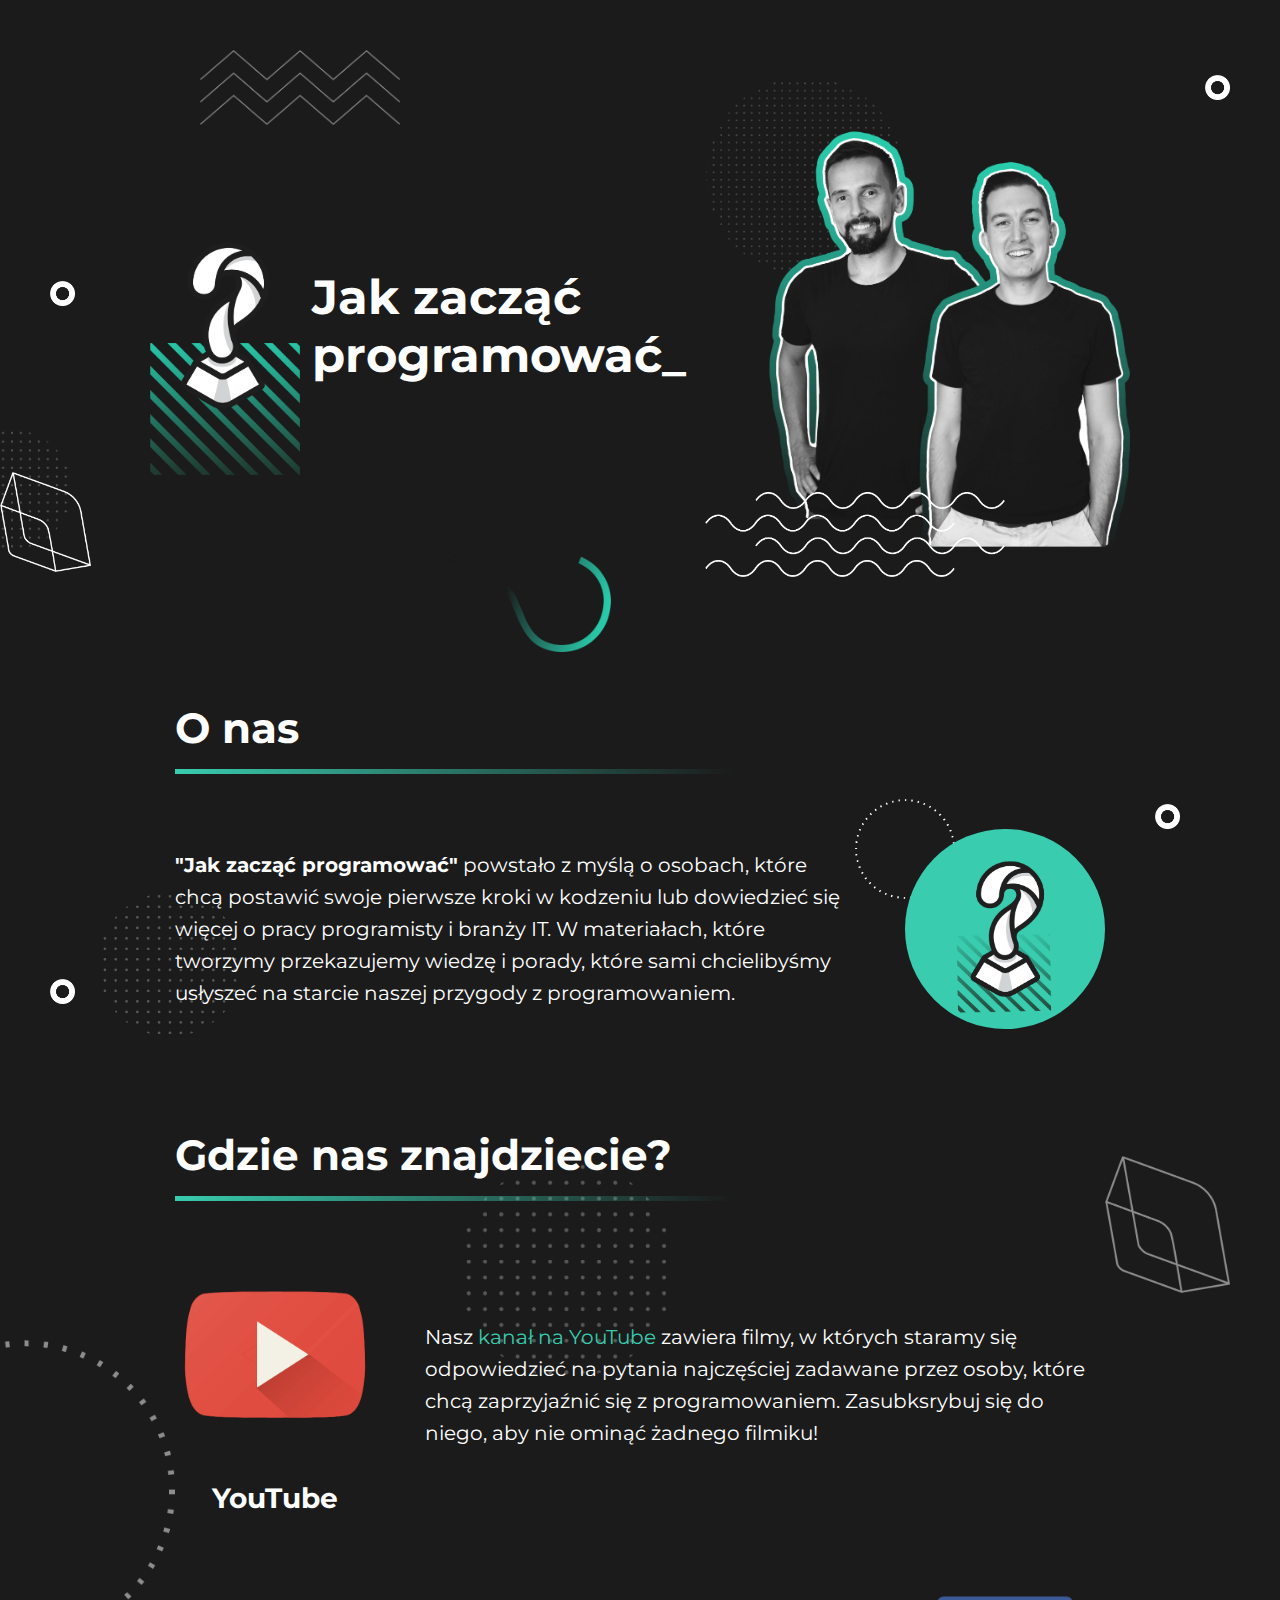
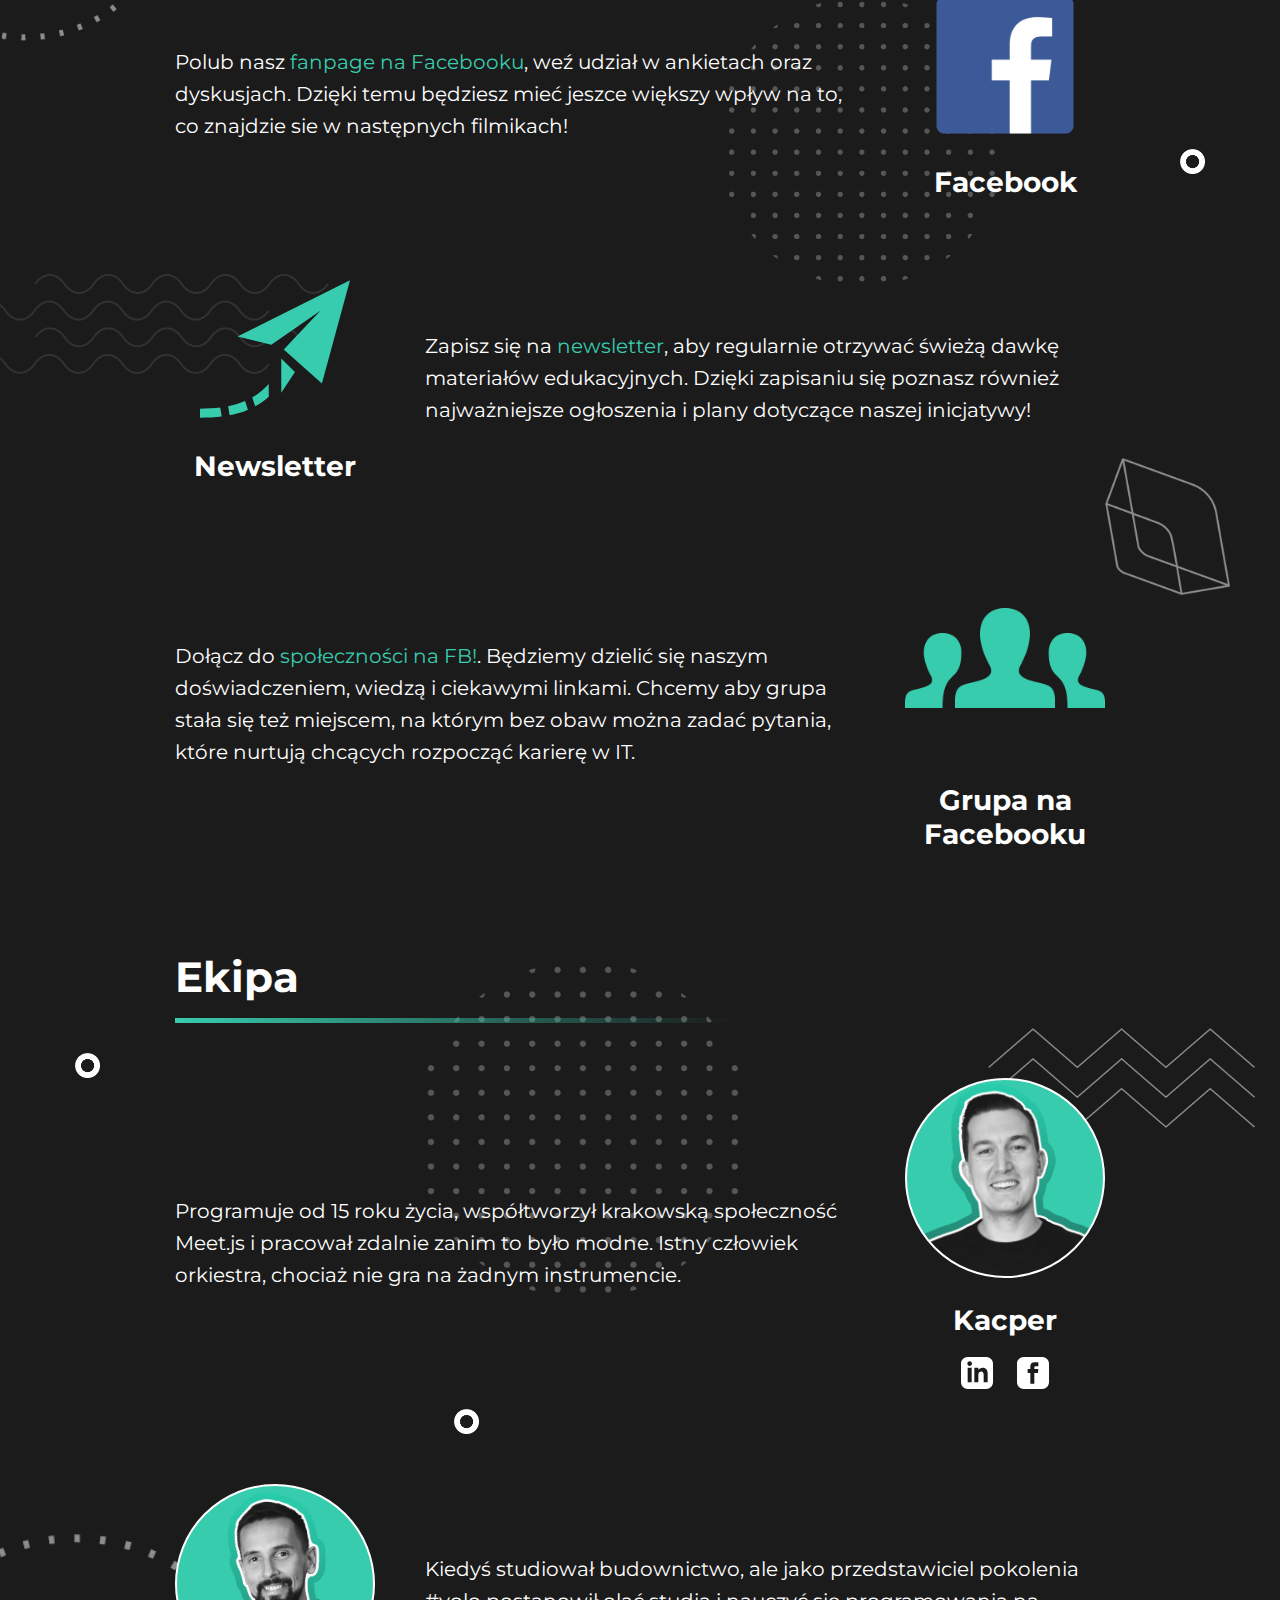
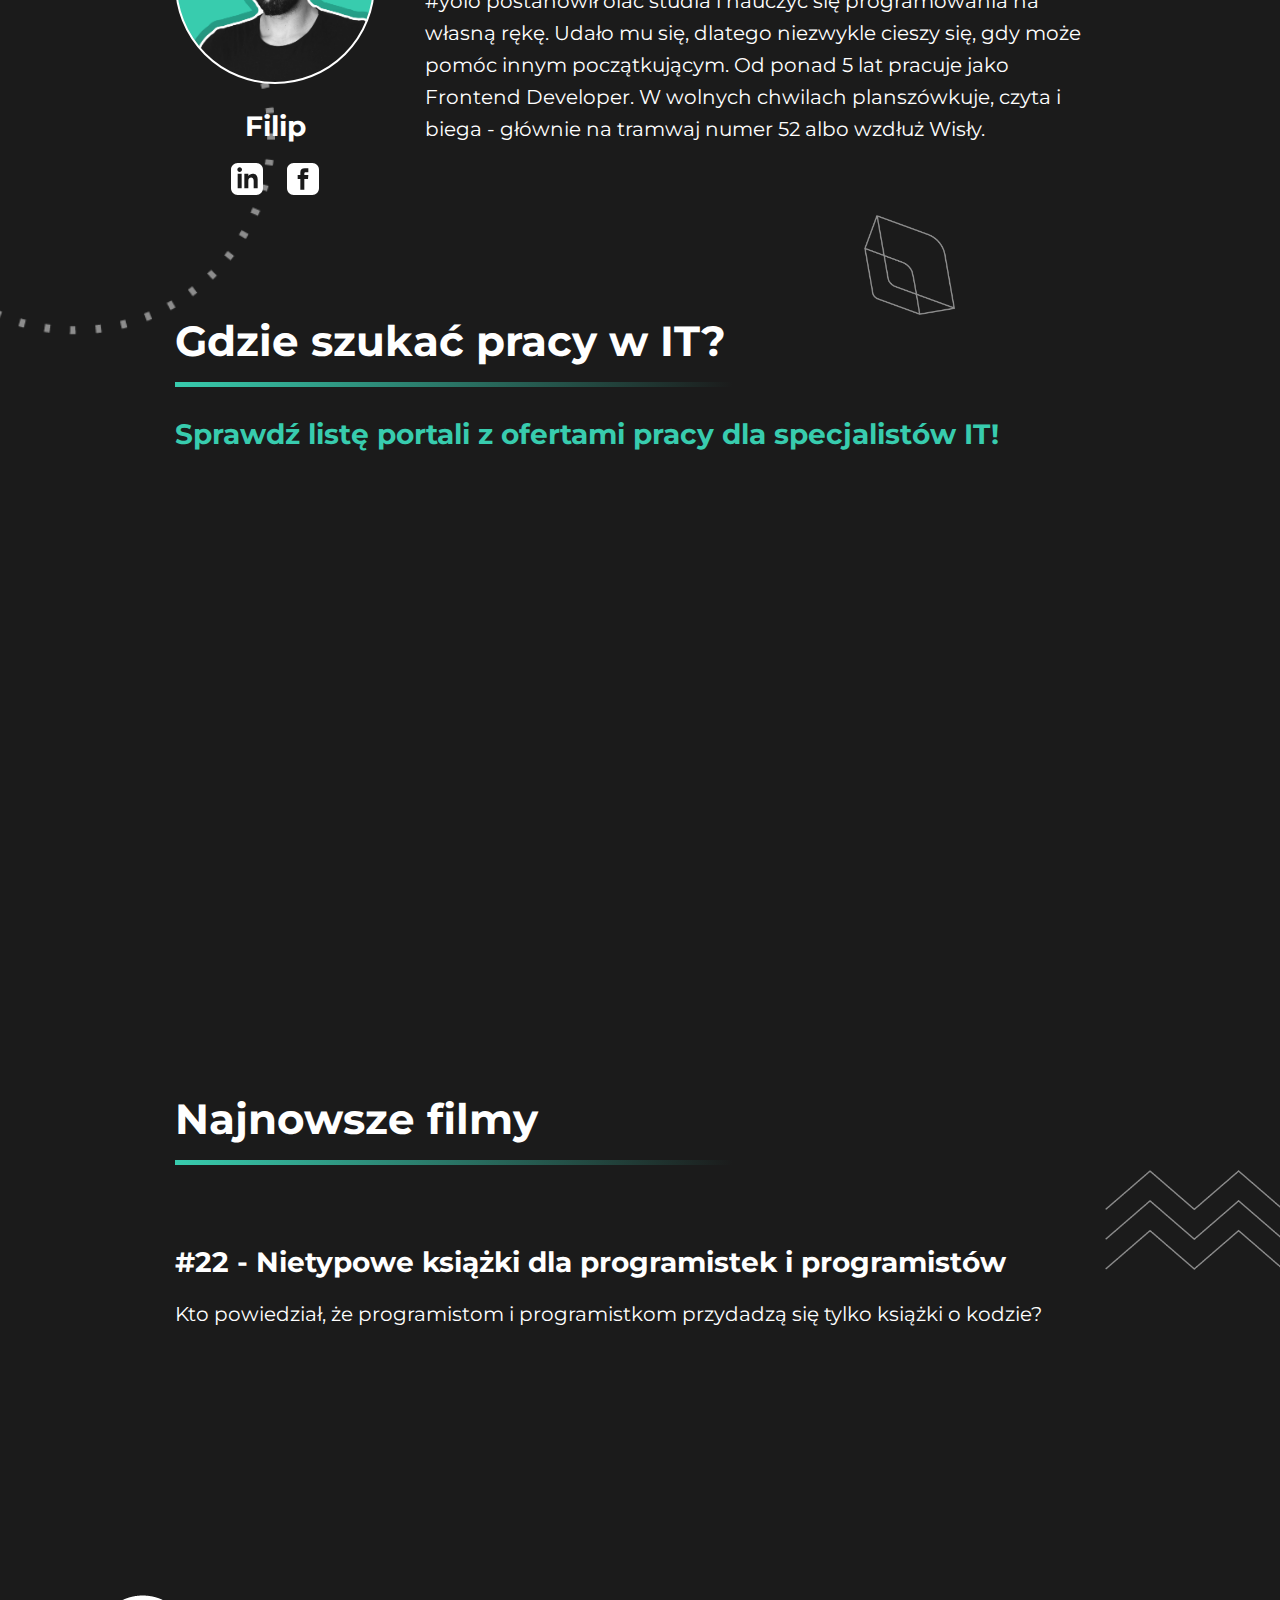
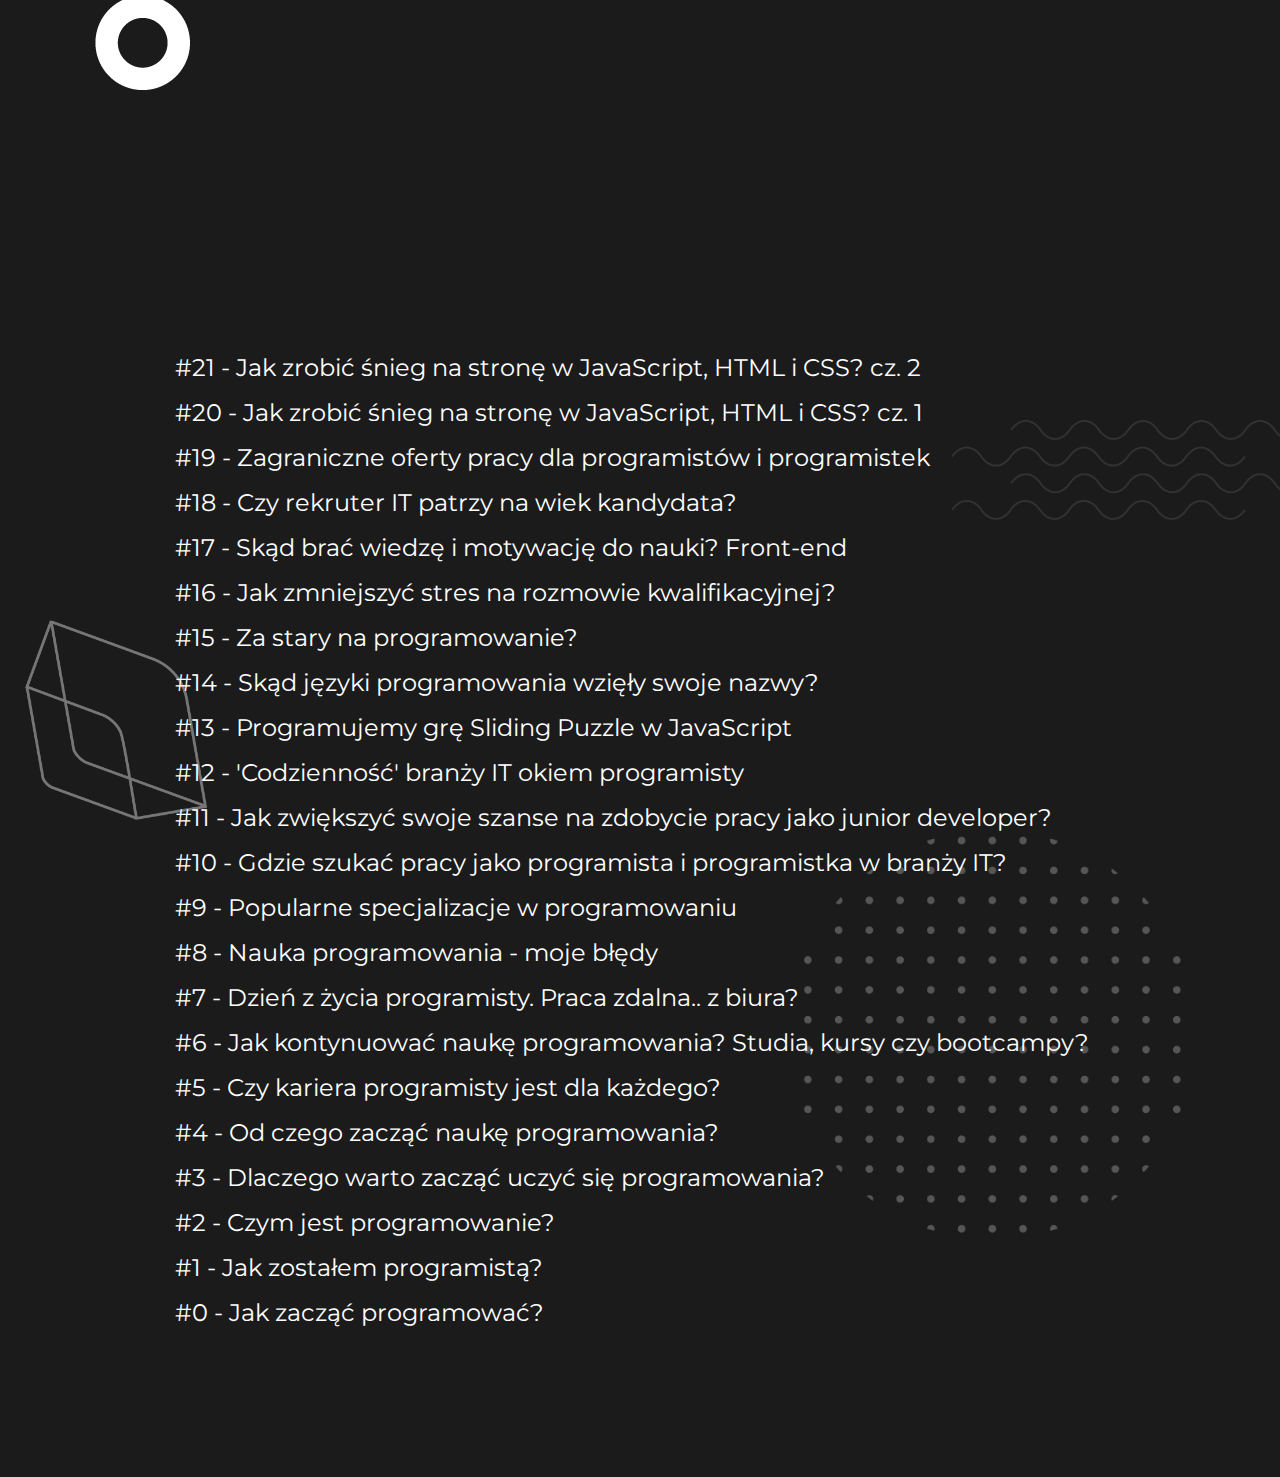
==== index.html @ c07d5350 "Updated the newsletter link." ====
<html>
  <head>
    <meta name="viewport" content="width=device-width, initial-scale=1.0" />
    <link rel="stylesheet" href="styles.css" />
    <link
      href="https://fonts.googleapis.com/css2?family=Montserrat:wght@400;700&display=swap"
      rel="stylesheet"
    />
    <link rel="icon" type="image/png" href="favicon.png" />
    <title>Jak zacząć programować?</title>
  </head>
  <body>
    <header>
      <div class="header__logotype">
        <div class="header__logo">
          <img class="header__logo__bg" src="assets/logo-kreski.png" alt="" />
          <img
            class="header__logo__question-mark"
            src="assets/logo-pytajnik.png"
            alt=""
          />
        </div>
        <h1>
          Jak zacząć
          <br />
          programować<span class="blink">_</span>
        </h1>
      </div>

      <div class="header__bg">
        <img
          class="move-v header__bg__ring-1"
          src="assets/pierscien.png"
          alt=""
        />
        <img
          class="move-h header__bg__ring-3"
          src="assets/pierscien.png"
          alt=""
        />
        <img
          class="rotate-fast header__bg__question-mark"
          src="assets/pytajnik.png"
          alt=""
        />
        <img class="header__bg__dots" src="assets/kropki-male.png" alt="" />
        <img
          class="move-v header__bg__button"
          src="assets/klawisz.png"
          alt=""
        />
        <img class="move-h header__bg__zigzag" src="assets/zygzak.png" alt="" />
      </div>

      <div class="header__guys">
        <img
          class="move-v header__guys__dots"
          src="assets/kropki-duze.png"
          alt=""
        />
        <img class="header__guys__left" src="assets/filip.png" alt="" />
        <img class="move-h header__guys__waves" src="assets/fale.png" alt="" />
        <img class="header__guys__right" src="assets/kacper.png" alt="" />
      </div>
    </header>
    <main>
      <section>
        <h2>O nas</h2>
        <div class="row">
          <div class="row__bg">
            <img
              class="rotate-fast row__bg__circle-1"
              src="assets/okrag.png"
              alt=""
            />
            <img class="row__bg__dots-1" src="assets/kropki-male.png" alt="" />
            <img
              class="move-v row__bg__ring-4"
              src="assets/pierscien.png"
              alt=""
            />
            <img
              class="move-h row__bg__ring-5"
              src="assets/pierscien.png"
              alt=""
            />
          </div>
          <p>
            <strong> "Jak zacząć programować"</strong> powstało z myślą o
            osobach, które chcą postawić swoje pierwsze kroki w kodzeniu lub
            dowiedzieć się więcej o pracy programisty i branży IT. W
            materiałach, które tworzymy przekazujemy wiedzę i porady, które sami
            chcielibyśmy usłyszeć na starcie naszej przygody z programowaniem.
          </p>
          <div class="row__col">
            <img class="about-us__logo" src="assets/logo.jpg" alt="" />
          </div>
        </div>
      </section>
      <section>
        <h2>Gdzie nas znajdziecie?</h2>
        <div class="row row--img-left">
          <div class="row__bg">
            <img
              class="move-h row__bg__dots-2"
              src="assets/kropki-male.png"
              alt=""
            />
            <img
              class="move-v row__bg__button-1"
              src="assets/klawisz.png"
              alt=""
            />
          </div>
          <div class="row__col">
            <img src="assets/yt.png" alt="" />
            <h3>YouTube</h3>
          </div>
          <p>
            Nasz
            <a
              target="_blank"
              href="https://www.youtube.com/channel/UCF4jzVCa2J45NXnNtf6XBoA"
              >kanał na YouTube</a
            >
            zawiera filmy, w których staramy się odpowiedzieć na pytania
            najczęściej zadawane przez osoby, które chcą zaprzyjaźnić się z
            programowaniem. Zasubksrybuj się do niego, aby nie ominąć żadnego
            filmiku!
          </p>
        </div>
        <div class="row">
          <div class="row__bg">
            <img
              class="move-h row__bg__dots-3"
              src="assets/kropki-male.png"
              alt=""
            />

            <img
              class="rotate-medium row__bg__circle-3"
              src="assets/okrag.png"
              alt=""
            />
            <img
              class="move-v row__bg__ring-6"
              src="assets/pierscien.png"
              alt=""
            />
          </div>
          <p>
            Polub nasz
            <a
              target="_blank"
              href="https://www.facebook.com/jakZaczacProgramowac"
              >fanpage na Facebooku</a
            >, weź udział w ankietach oraz dyskusjach. Dzięki temu będziesz mieć
            jeszce większy wpływ na to, co znajdzie sie w następnych filmikach!
          </p>
          <div class="row__col">
            <img src="assets/fb.png" alt="" />
            <h3>Facebook</h3>
          </div>
        </div>
        <div id="newsletter" class="row row--img-left">
          <div class="row__bg">
            <img class="move-h row__bg__waves-1" src="assets/fale.png" alt="" />
          </div>
          <div class="row__col">
            <img src="assets/mail.svg" alt="" />
            <h3>Newsletter</h3>
          </div>

          <p>
            Zapisz się na
            <a href="https://jakzaczacprogramowac.pl">newsletter</a>, aby
            regularnie otrzywać świeżą dawkę materiałów edukacyjnych. Dzięki
            zapisaniu się poznasz również najważniejsze ogłoszenia i plany
            dotyczące naszej inicjatywy!
          </p>
        </div>
        <div class="row row--img-right">
          <div class="row__bg">
            <img
              class="move-v row__bg__button-1"
              src="assets/klawisz.png"
              alt=""
            />
          </div>
          <p>
            Dołącz do
            <a
              href="https://www.facebook.com/groups/zaczynamy.programowac/"
              target="_blank"
              >społeczności na FB!</a
            >. Będziemy dzielić się naszym doświadczeniem, wiedzą i ciekawymi
            linkami. Chcemy aby grupa stała się też miejscem, na którym bez obaw
            można zadać pytania, które nurtują chcących rozpocząć karierę w IT.
          </p>
          <div class="row__col">
            <img src="assets/people.png" alt="" />
            <h3>Grupa na Facebooku</h3>
          </div>
        </div>
      </section>
      <section>
        <h2>Ekipa</h2>
        <div class="row">
          <div class="row__bg">
            <img class="row__bg__dots-4" src="assets/kropki-male.png" alt="" />
            <img
              class="move-h row__bg__zigzag-2"
              src="assets/zygzak.png"
              alt=""
            />
            <img
              class="move-v row__bg__ring-7"
              src="assets/pierscien.png"
              alt=""
            />
          </div>
          <p>
            Programuje od 15 roku życia, współtworzył krakowską społeczność
            Meet.js i pracował zdalnie zanim to było modne. Istny człowiek
            orkiestra, chociaż nie gra na żadnym instrumencie.
          </p>
          <div class="row__col">
            <div class="person__img person__img--kacper"></div>
            <h3>Kacper</h3>
            <div>
              <a
                target="_blank"
                href="https://www.linkedin.com/in/kaapa/"
                class="person__contact"
                ><img src="assets/li-icon.svg" alt=""
              /></a>
              <a
                target="_blank"
                href="https://www.facebook.com/kacperSokolowski"
                class="person__contact"
                ><img src="assets/fb-icon.svg" alt=""
              /></a>
            </div>
          </div>
        </div>
        <div class="row row--img-left">
          <div class="row__bg">
            <img
              class="rotate-slow header__bg__circle-2"
              src="assets/okrag.png"
              alt=""
            />
            <img
              class="move-h row__bg__button-2"
              src="assets/klawisz.png"
              alt=""
            />
            <img
              class="move-h row__bg__ring-8"
              src="assets/pierscien.png"
              alt=""
            />
          </div>
          <div class="row__col">
            <div class="person__img person__img--filip"></div>
            <h3>Filip</h3>
            <div>
              <a
                target="_blank"
                href="https://www.linkedin.com/in/filip-mamcarczyk-7a1b84b4/"
                class="person__contact"
                ><img src="assets/li-icon.svg" alt=""
              /></a>
              <a
                target="_blank"
                href="https://www.facebook.com/filip.mamcarczyk"
                class="person__contact"
                ><img src="assets/fb-icon.svg" alt=""
              /></a>
            </div>
          </div>
          <p>
            Kiedyś studiował budownictwo, ale jako przedstawiciel pokolenia
            #yolo postanowił olać studia i nauczyć się programowania na własną
            rękę. Udało mu się, dlatego niezwykle cieszy się, gdy może pomóc
            innym początkującym. Od ponad 5 lat pracuje jako Frontend Developer.
            W wolnych chwilach planszówkuje, czyta i biega - głównie na tramwaj
            numer 52 albo wzdłuż Wisły.
          </p>
        </div>
      </section>
      <section>
        <h2>Gdzie szukać pracy w IT?</h2>
        <h3>
          <a
            href="https://jakZaczacProgramowac.pl/gdzie-szukac-pracy-w-it"
            target="_blank"
            >Sprawdź listę portali z ofertami pracy dla specjalistów IT!</a
          >
        </h3>
        <br />
        <div class="main-video-container">
          <iframe
            src="https://www.youtube.com/embed/2-09cjbaS8Q"
            frameborder="0"
            allow="accelerometer; autoplay; encrypted-media; gyroscope; picture-in-picture"
            allowfullscreen
          ></iframe>
        </div>
      </section>
      <section>
        <h2>Najnowsze filmy</h2>
        <div class="row">
          <div class="row__bg">
            <img
              class="move-v row__bg__zigzag-3"
              src="assets/zygzak.png"
              alt=""
            />
            <img
              class="move-v row__bg__ring-9"
              src="assets/pierscien.png"
              alt=""
            />
            <img
              class="move-h row__bg__button-3"
              src="assets/klawisz.png"
              alt=""
            />
            <img
              class="move-h row__bg__dots-5"
              src="assets/kropki-male.png"
              alt=""
            />
            <img class="move-h row__bg__waves-2" src="assets/fale.png" alt="" />
          </div>
        </div>
        <h3 id="main-video-title"></h3>
        <br />
        <p class="main-video-description" id="main-video-description"></p>
        <div class="main-video-container">
          <iframe
            id="main-video-iframe"
            frameborder="0"
            allow="accelerometer; autoplay; encrypted-media; gyroscope; picture-in-picture"
            allowfullscreen
          ></iframe>
        </div>
        <div class="epiosdes"></div>
      </section>
    </main>

    <!-- Global site tag (gtag.js) - Google Analytics -->
    <script
      async
      src="https://www.googletagmanager.com/gtag/js?id=UA-172847126-1"
    ></script>
    <script>
      window.dataLayer = window.dataLayer || [];
      function gtag() {
        dataLayer.push(arguments);
      }
      gtag("js", new Date());

      gtag("config", "UA-172847126-1");
    </script>
    <script src="app.js"></script>
  </body>
</html>
---- styles.css ----
* {
    box-sizing: border-box;
    margin: 0;
    padding: 0;
}

body {
    background-color: #1b1b1b;
    color: #fff;
    font-family: 'Montserrat', sans-serif;
    width: 100vw;
    overflow-x: hidden;
}


.move-h {
    animation: kf-move-h 10s infinite linear;
}

.move-v {
    animation: kf-move-v 10s infinite linear;
}


header, main  {
    max-width: 980px;
    width: 100%;
}

header {
    display: flex;
    align-items: center;
    justify-content: space-between;
    position: relative;
    margin: 100px auto;
}

.header__logotype {
    display: flex;
    align-items: center;
}

.header__logo {
    position: relative;
    height: 225px;
    width: 150px;
    text-align: center;
}

.header__logo__bg {
    position: absolute;
    width: 150px;
    left: 0;
    top: 130px;
}

.header__logo__question-mark {
    height: 100%;
    width: auto;
    position: relative;
}

h1 {
    padding-left: 12px;
    font-size: 48px;
}

h2 {
    margin: 100px 0 50px;
    font-size: 42px;
    position: relative;
}

h2:after {
    content: "";
    display: block;
    position: absolute;
    width:100%;
    height: 5px;
    left: 0;
    bottom: -20px;
    background: linear-gradient(90deg, #38CCAE 0%, transparent 60%);
}

h3 {
    margin-top: 25px;
    font-size: 28px;
}

main {
    padding: 0 25px;
}

section {
    width: 100%;
}

a {
    display: inline-block;
    color: #38CCAE;
    text-decoration: none;
    position: relative;
}

a:after {
    content: "";
    background: linear-gradient(90deg, transparent, #38CCAE);
    left: 0;
    bottom: 0;
    width: 0;
    height: 2px;
    position: absolute;
    transition: width 0.3s;
}

a:hover:after {
    width: 100%;
}

main {
    margin: 150px auto;
}

p {
    font-size: 20px;
    line-height: 32px;
}

.row {
    display: flex;
    margin-top: 75px;
    align-items: center;
    position: relative;
}

.row p {
    flex: 1;
    padding: 0 50px 0 0;
}

.row--img-left p {
    padding: 0 0 0 50px;
}

.row__col {
    width: 200px;
    text-align: center;
}

.row__col img {
    max-width: 200px;
}

.about-us__logo {
    width: 200px;
    border-radius: 50%;
    display: none;
}

.person__img {
    width: 200px;
    height: 200px;
    margin: 0 auto;
    background-size: 250px auto;
    background-color: #38CCAE;
    border-radius: 50%;
    border: solid 2px #fff;
    position: relative;
}

.person__img--filip {
    background-image: url("assets/filip.png");
    background-position: -10px -50px;
}


.person__img--kacper {
    background-image: url("assets/kacper.png");
    background-position: -30px -10px;
}

.person__contact {
    margin: 20px 10px;
}

.person__contact:after {
    bottom: -10px;
}



/*positioning*/

.header__guys {
    display: none;
    text-align: right;
    position: relative;
}

.header__guys {
    display: none;
}

.header__guys__left {
    max-width: 250px;
    position: absolute;
    top: -25px;
    left: -150px;
}

.header__guys__right {
    position: relative;
    margin-top: 50px;
    max-width: 225px;
}

.header__guys__dots {
    position: absolute;
    width: 200px;
    top: -25px;
    left: -200px;
}

.header__guys__waves {
    position: absolute;
    width: 300px;
    bottom: -25px;
    left: -200px;
    z-index: 1;
}

.header__bg {
    display: none;
}

.header__bg img {
    height: 100px;
    position: absolute;
}

.header__bg .header__bg__ring-1,
.header__bg .header__bg__ring-2,
.header__bg .header__bg__ring-3 {
    height: 25px;
}

.header__bg .header__bg__ring-1 {
    left: -100px;
    top: 40%;
}

.header__bg .header__bg__ring-2 {
    left: 45%;
    top: 50px;
}

.header__bg .header__bg__ring-3 {
    right: -100px;
    top: -25px;
    animation-delay: -3s;
}

.header__bg .header__bg__circle-1 {
    left: 35%;
    top: -25px;
}

.header__bg .header__bg__circle-2 {
    left: 20%;
    bottom: -100px;
}

.header__bg .header__bg__zigzag { 
    height: 75px;
    left: 50px;
    top: -50px;
    opacity: 0.5;
}

.header__bg .header__bg__dots { 
    height: 125px;
    left: -200px;
    bottom: 0px;
}

.header__bg .header__bg__button { 
    left: -150px;
    bottom: -20px;
    animation-delay: 1s;
}

.header__bg .header__bg__question-mark { 
    left: 30%;
    bottom: -100px;
}

.row__bg {
    display: none;
}

.row__bg img {
    position: absolute;
    z-index: -1;
}

.row__bg__circle-1 {    
    width: 100px;
    top: -30px;
    right: 150px; 
}

.row__bg__zigzag-1 {
    height: 80px;
    right: -50px;
    bottom: -30px;
}

.row__bg__zigzag-2 {
    height: 100px;
    right: -150px;
    top: -50px;
    opacity: 0.5;
}

.row__bg__zigzag-3 {
    height: 100px;
    left: 100%;
    top: -50px;
    opacity: 0.5;
}

.row__bg__dots-1 {
    width: 150px;
    left: -80px; 
    top: 60px;
}

.row__bg__dots-2 {
    width: 225px;
    left: 30%; 
    top: -100px;
}

.row__bg__dots-3 {
    width: 300px;
    right: 10%; 
    top: 0;
}

.row__bg__dots-4 {
    width: 300px;
    right: -10%; 
    top: 0;
}

.row__bg__dots-4 {
    width: 350px;
    left: 25%; 
    top: -125px;
}

.row__bg__dots-5 {
    width: 425px;
    left: 65%; 
    top: 1200px;
}

.row__bg__button-1 {
    width: 125px;
    right: -125px;
    top: -100px;
    opacity: 0.5;
}

.row__bg__waves-1 {
    height: 100px;
    top: 0;
    left: -200px;
    opacity: 0.1;
    animation-delay: 2s;
}

.row__bg__waves-2 {
    height: 100px;
    top: 800px;
    right: -200px;
    opacity: 0.1;
    animation-delay: 2s;
}

.section__bg__question-mark-1 {
    height: 75px;
    left: 45%;
    bottom: -100px;
}

.header__bg__circle-2 {
    width: 400px;
    left: -300px;
    top: 50px;
    opacity: 0.5;
}

.row__bg__button-2 {
    height: 100px;
    top: 100%;
    right: 150px;
    opacity: 0.5;
    animation-delay: 2s;
}

.row__bg__button-3 {
    height: 120px;
    top: 500px;
    left: 150px;
    opacity: 0.2;
    animation-delay: 2s;
}


.row__bg__button-3 {
    height: 200px;
    top: 1000px;
    left: -150px;
    opacity: 0.4;
    animation-delay: 2s;
}

.row__bg__ring-3,
.row__bg__ring-4,
.row__bg__ring-5,
.row__bg__ring-6,
.row__bg__ring-7,
.row__bg__ring-8 {
    height: 25px;
}

.row__bg__circle-3 {
    width: 300px;
    left: -300px;
    top: -250px;
    opacity: 0.5;
}

.row__bg__ring-4 {
    right: -75px;
    top: -25px;
    animation-delay: 3s;
}

.row__bg__ring-5 {
    left: -125px;
    bottom: 25px;
    animation-delay: 5s;
}

.row__bg__ring-6 {
    right: -100px;
    bottom: 25px;
    animation-delay: 1s;
}

.row__bg__ring-7 {
    left: -100px;
    top: -25px;
    animation-delay: 2s;
}

.row__bg__ring-8 {
    left: 30%;
    top: -75px;
    animation-delay: 6s;
}


.row__bg__ring-9 {
    left: -80px;
    top: 375px;
    animation-delay: 6s;

}

.main-video-container {
    overflow: hidden;
    position: relative;
    width:100%;
    margin-bottom: 50px;
}

.main-video-container::after {
    padding-top: 56.25%;
    display: block;
    content: '';
}

.main-video-container iframe {
    position: absolute;
    top: 0;
    left: 0;
    width: 100%;
    height: 100%;
}

.main-video-description {
    margin-bottom: 50px;
}

.episode {
    display: block;
    font-size: 24px;
    margin: 16px 0;
}

.episode a {
    color: #fff;
    transition: color 0.3s;
}

.episode a:hover {
    color: #38CCAE;
}


.rotate-slow {
    animation: kf-rotate 100s infinite;
}

.rotate-medium {
    animation: kf-rotate 80s infinite;
}

.rotate-fast {
    animation: kf-rotate 60s infinite;
}

.blink {
    animation: kf-blink 1.25s infinite;
}

@keyframes kf-rotate {
  0% {transform: rotate(0deg)}
  100% {transform: rotate(360deg)}
}

@keyframes kf-move-h {
  0% {transform: translateX(0)}
  25% {transform: translateX(25px)}
  75% {transform: translateX(-25px)}
  100% {transform: translateX(0)}
}

@keyframes kf-move-v {
  0% {transform: translateY(0)}
  25% {transform: translateY(25px)}
  50% {transform: translateY(0)}
  75% {transform: translateY(-25px)}
  100% {transform: translateY(0)}
}

@keyframes kf-blink {
  0% {opacity: 1}
  50% {opacity: 1}
  51% {opacity: 0}
  100% {opacity: 0}
}

/* RWD */

@media (min-width: 813px) {
    .header__bg {
        display: block;
    }


    .about-us__logo {
        display: block;
    }

    .header__guys {
        display: block;
    }

    .row__bg {
        display: block;
    }
}

@media (max-width: 812px) {
    header {
        margin: 25px 0 50px;
    }
    

    main {
        margin: 25px 0;
        padding: 0 25px;
    }

    .header__logotype {
        flex-wrap: wrap;
        justify-content: center;
    }

    .header__logo {
        margin-bottom: 50px;
        order: 2;
    }
    
    h1 {
        font-size: 42px;
        order: 1;
        padding-left: 0;
    }

    h2 {
        margin: 50px 0;
    }

    h2:after {
        background: linear-gradient(90deg, #38CCAE 0%, #1b1b1b 90%);

    }

    .row {
        width: 100%;
        flex-wrap: wrap;
        margin-top: 25px;
        justify-content: center;
    }

    .row p {
        margin: 25px 0 50px;
        padding: 0;
        order: 1;
        font-size: 16px;
    }

    .row__col {
        width: 100%;
    }
}
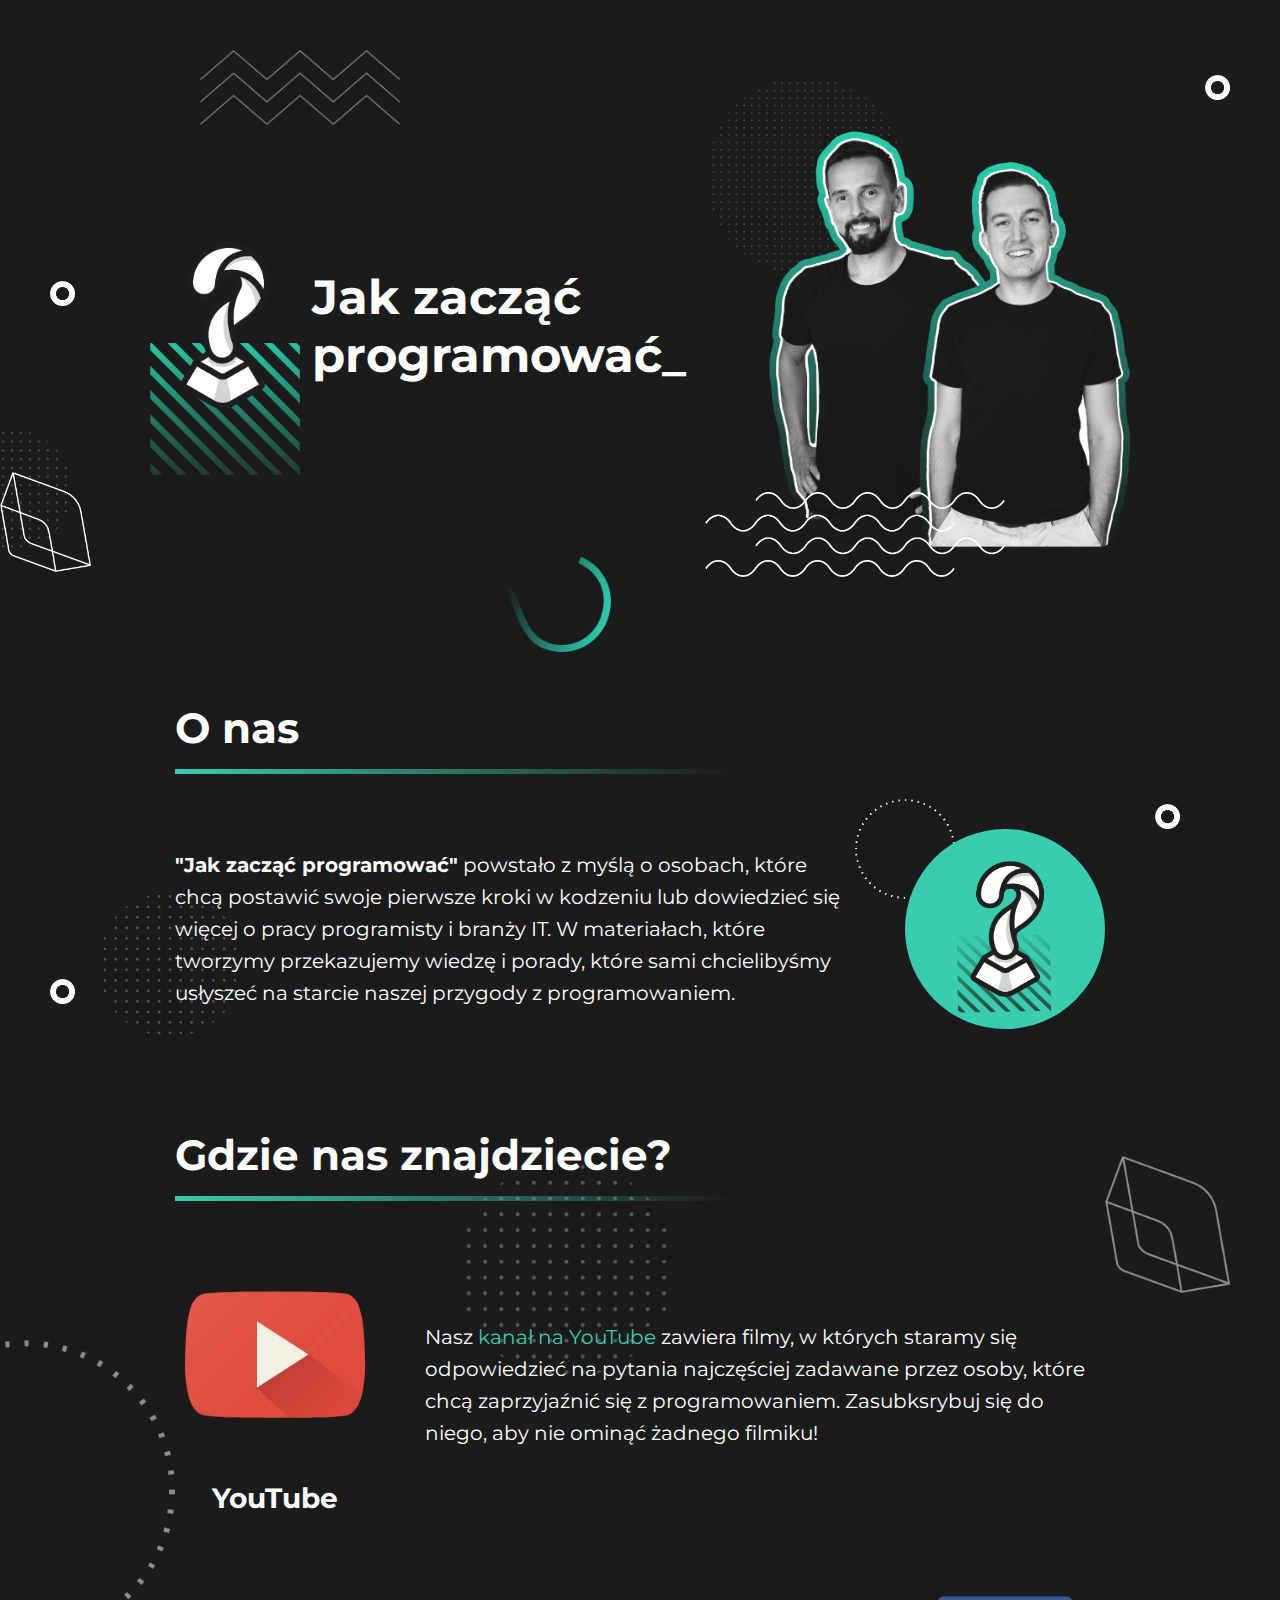
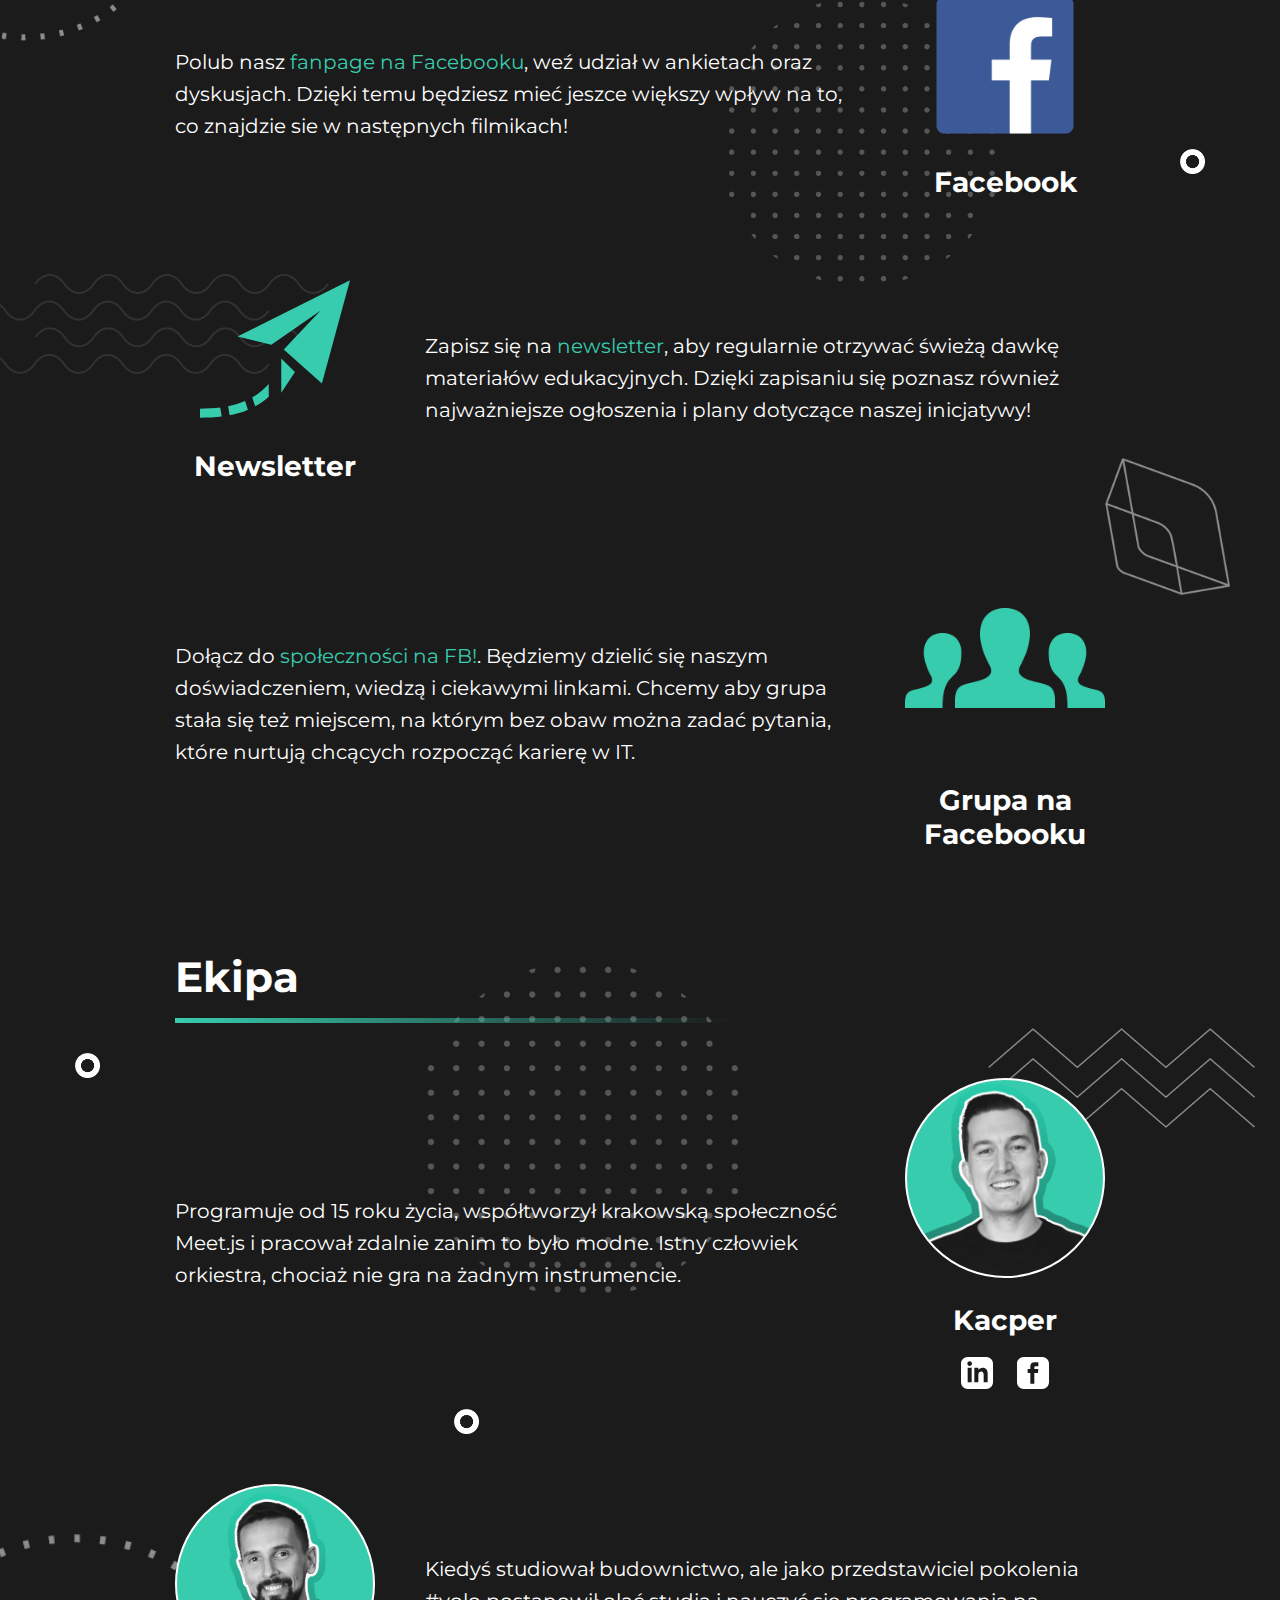
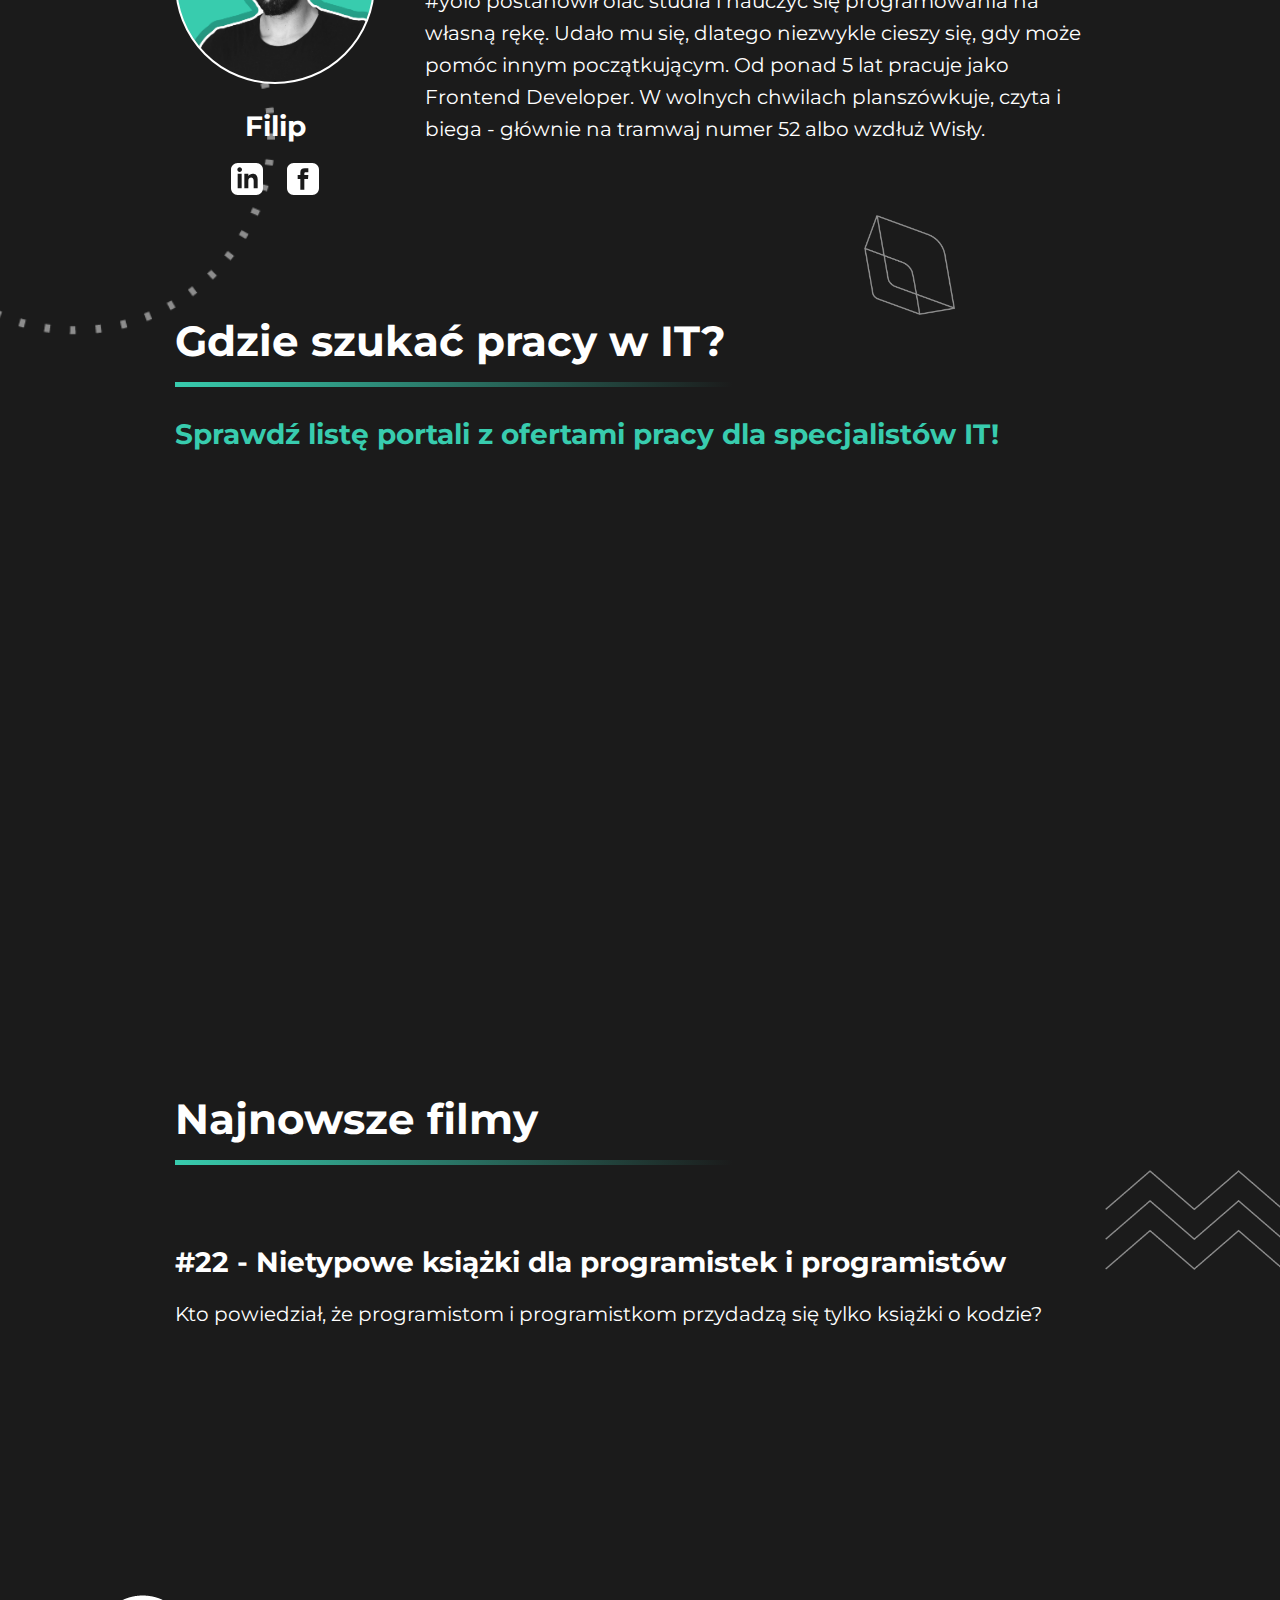
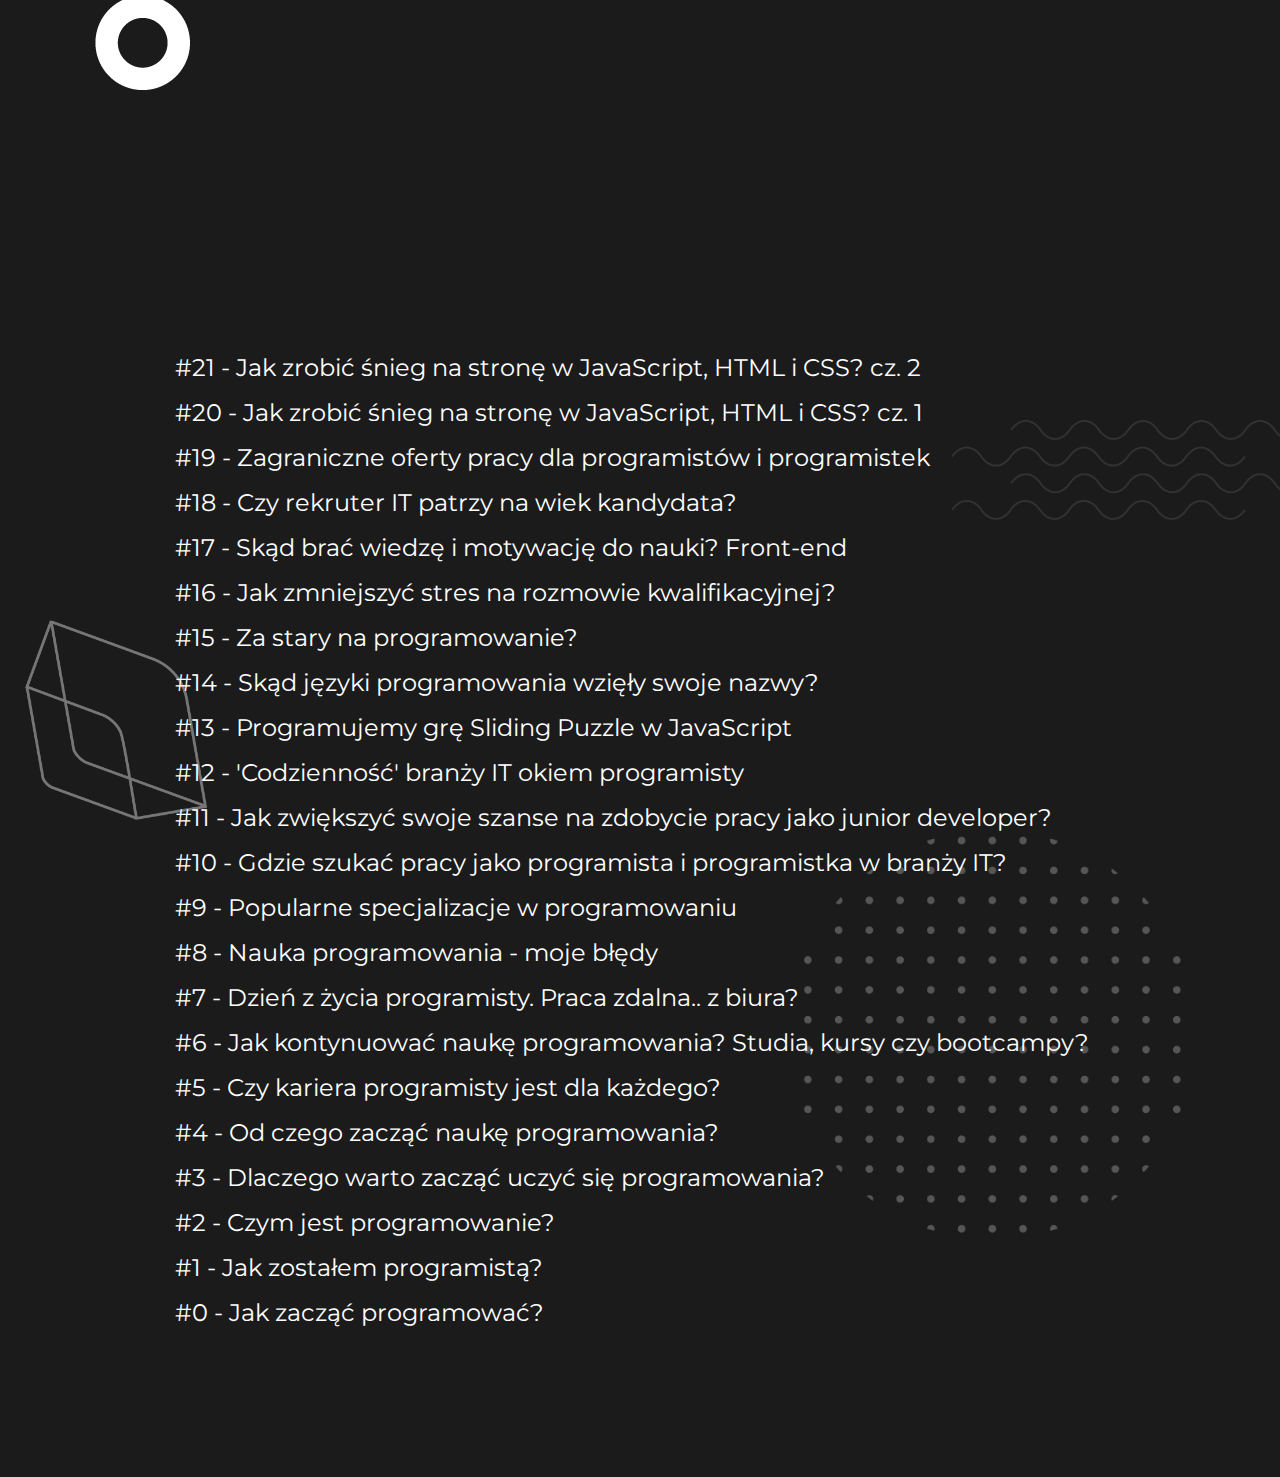
==== commit d860491b: "Fix link" ====
--- a/index.html
+++ b/index.html
@@ -173,7 +173,7 @@
 
           <p>
             Zapisz się na
-            <a href="https://jakzaczacprogramowac.pl">newsletter</a>, aby
+            <a href="https://zaczynamyprogramowac.pl">newsletter</a>, aby
             regularnie otrzywać świeżą dawkę materiałów edukacyjnych. Dzięki
             zapisaniu się poznasz również najważniejsze ogłoszenia i plany
             dotyczące naszej inicjatywy!
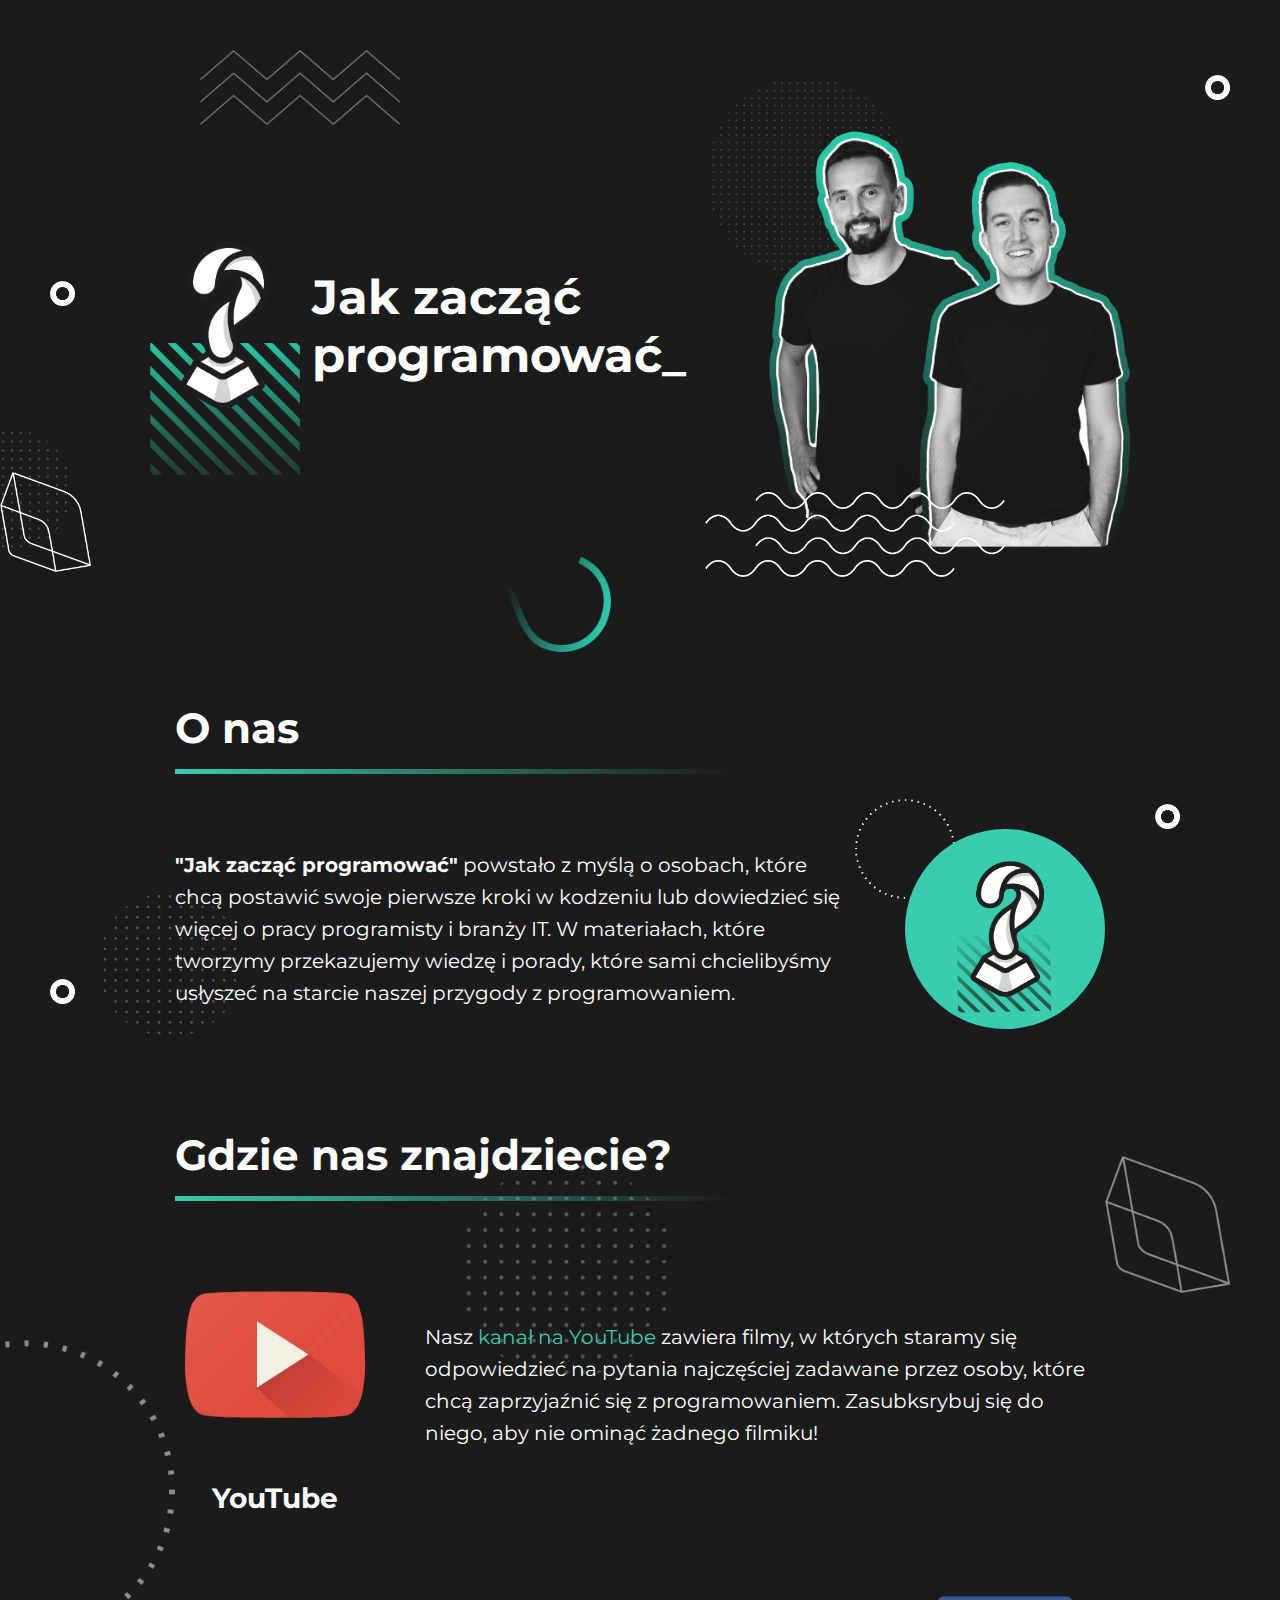
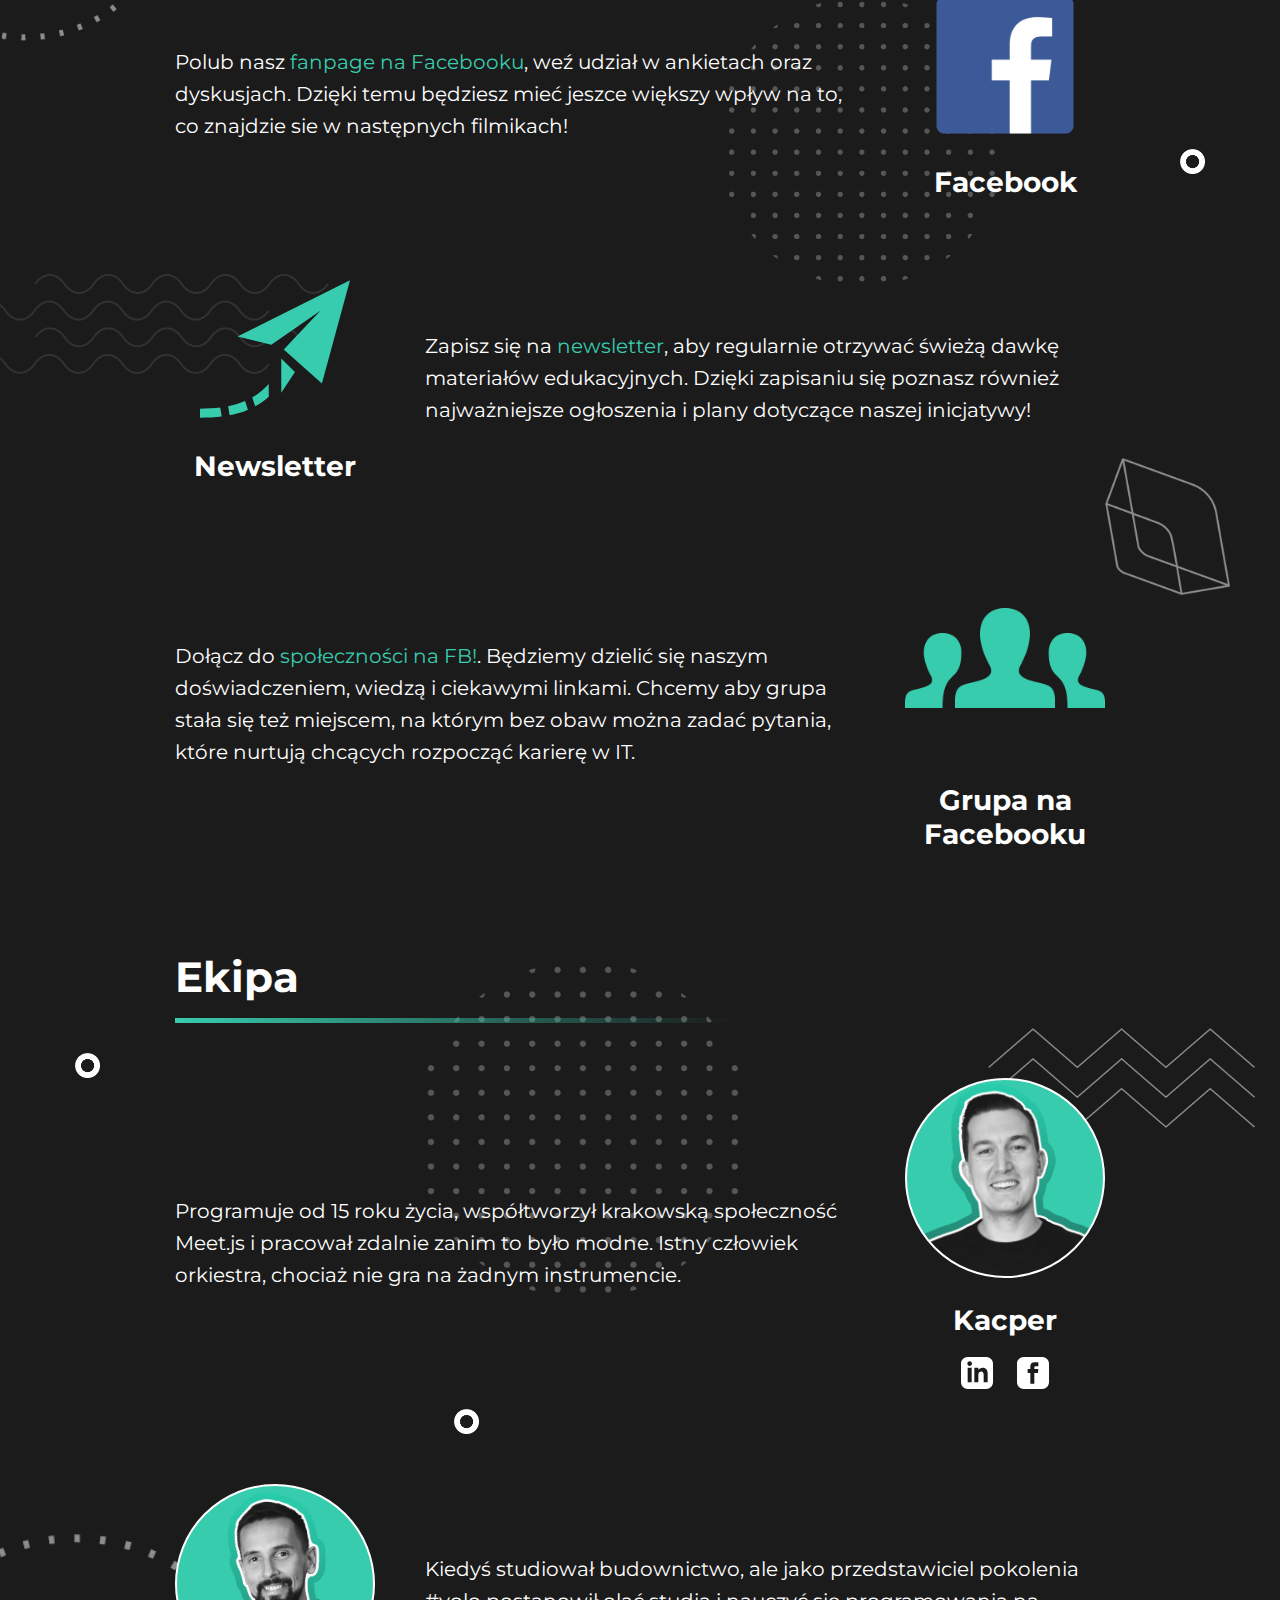
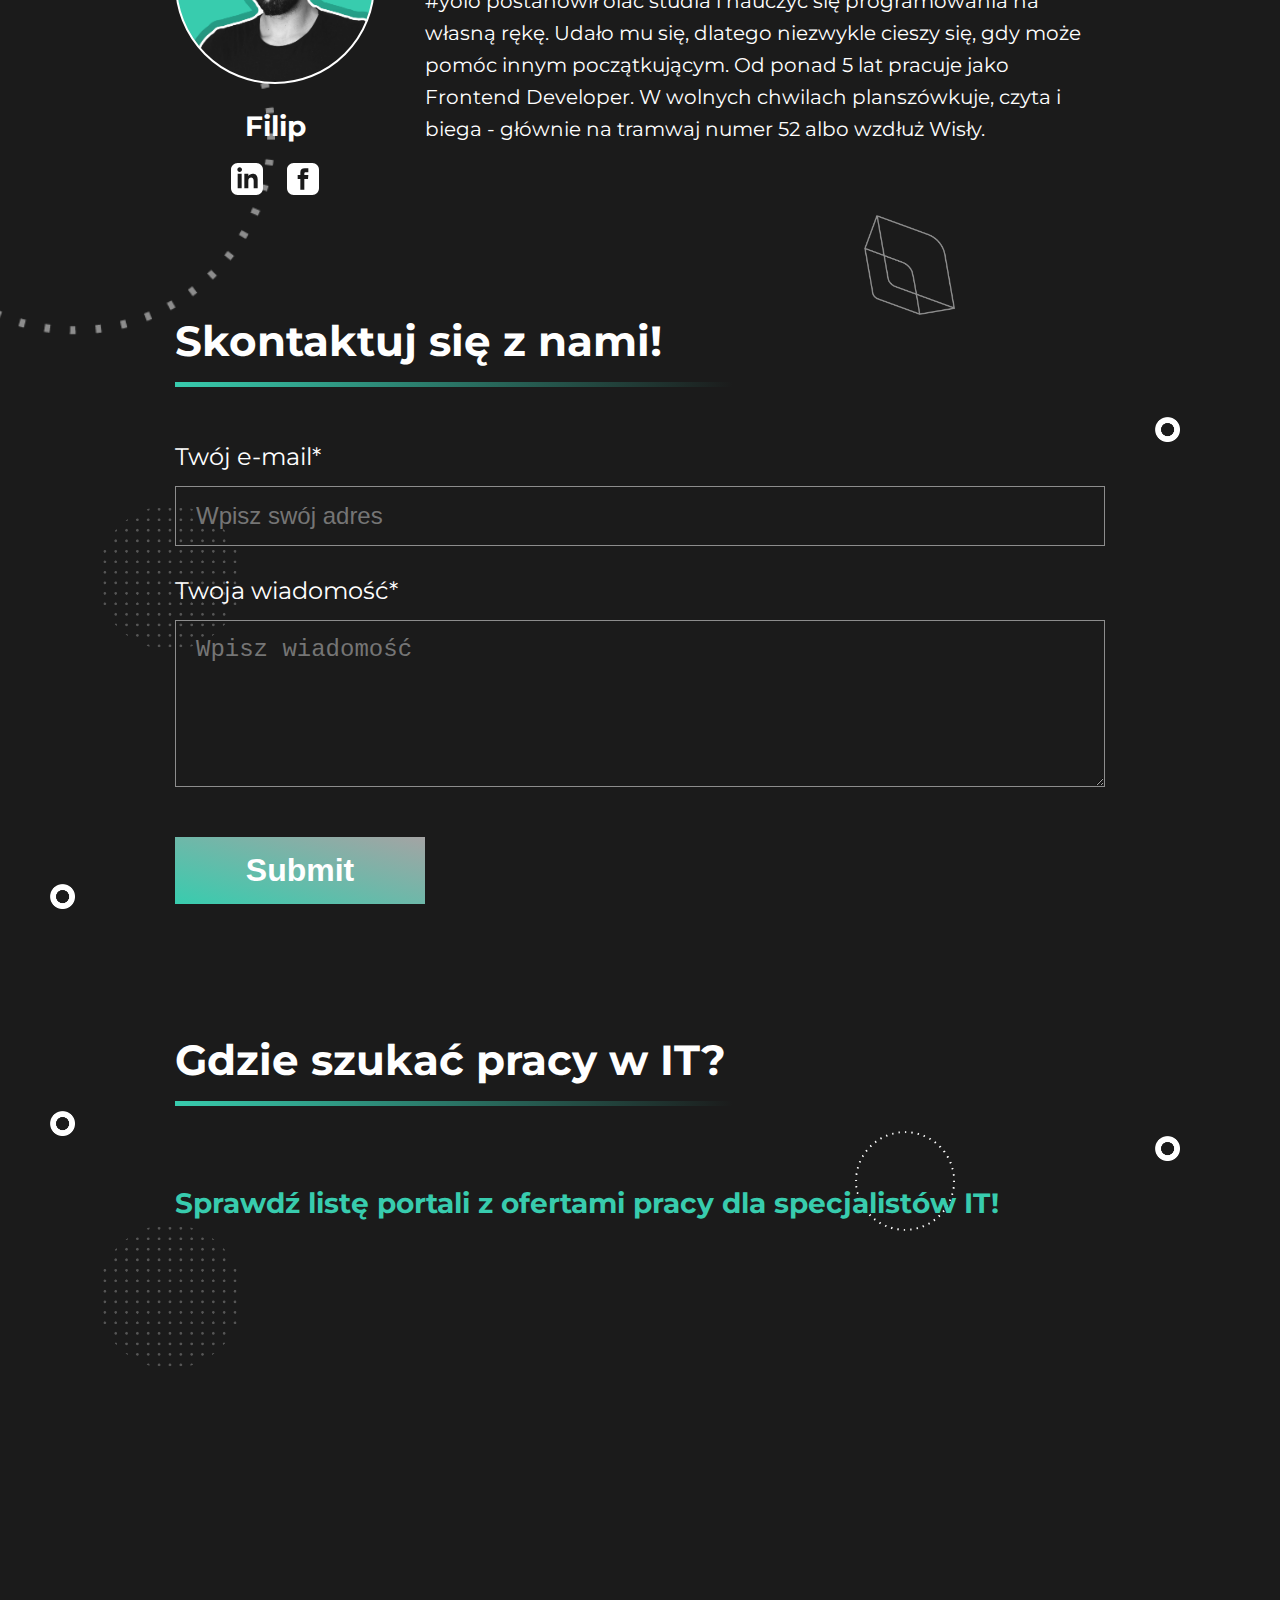
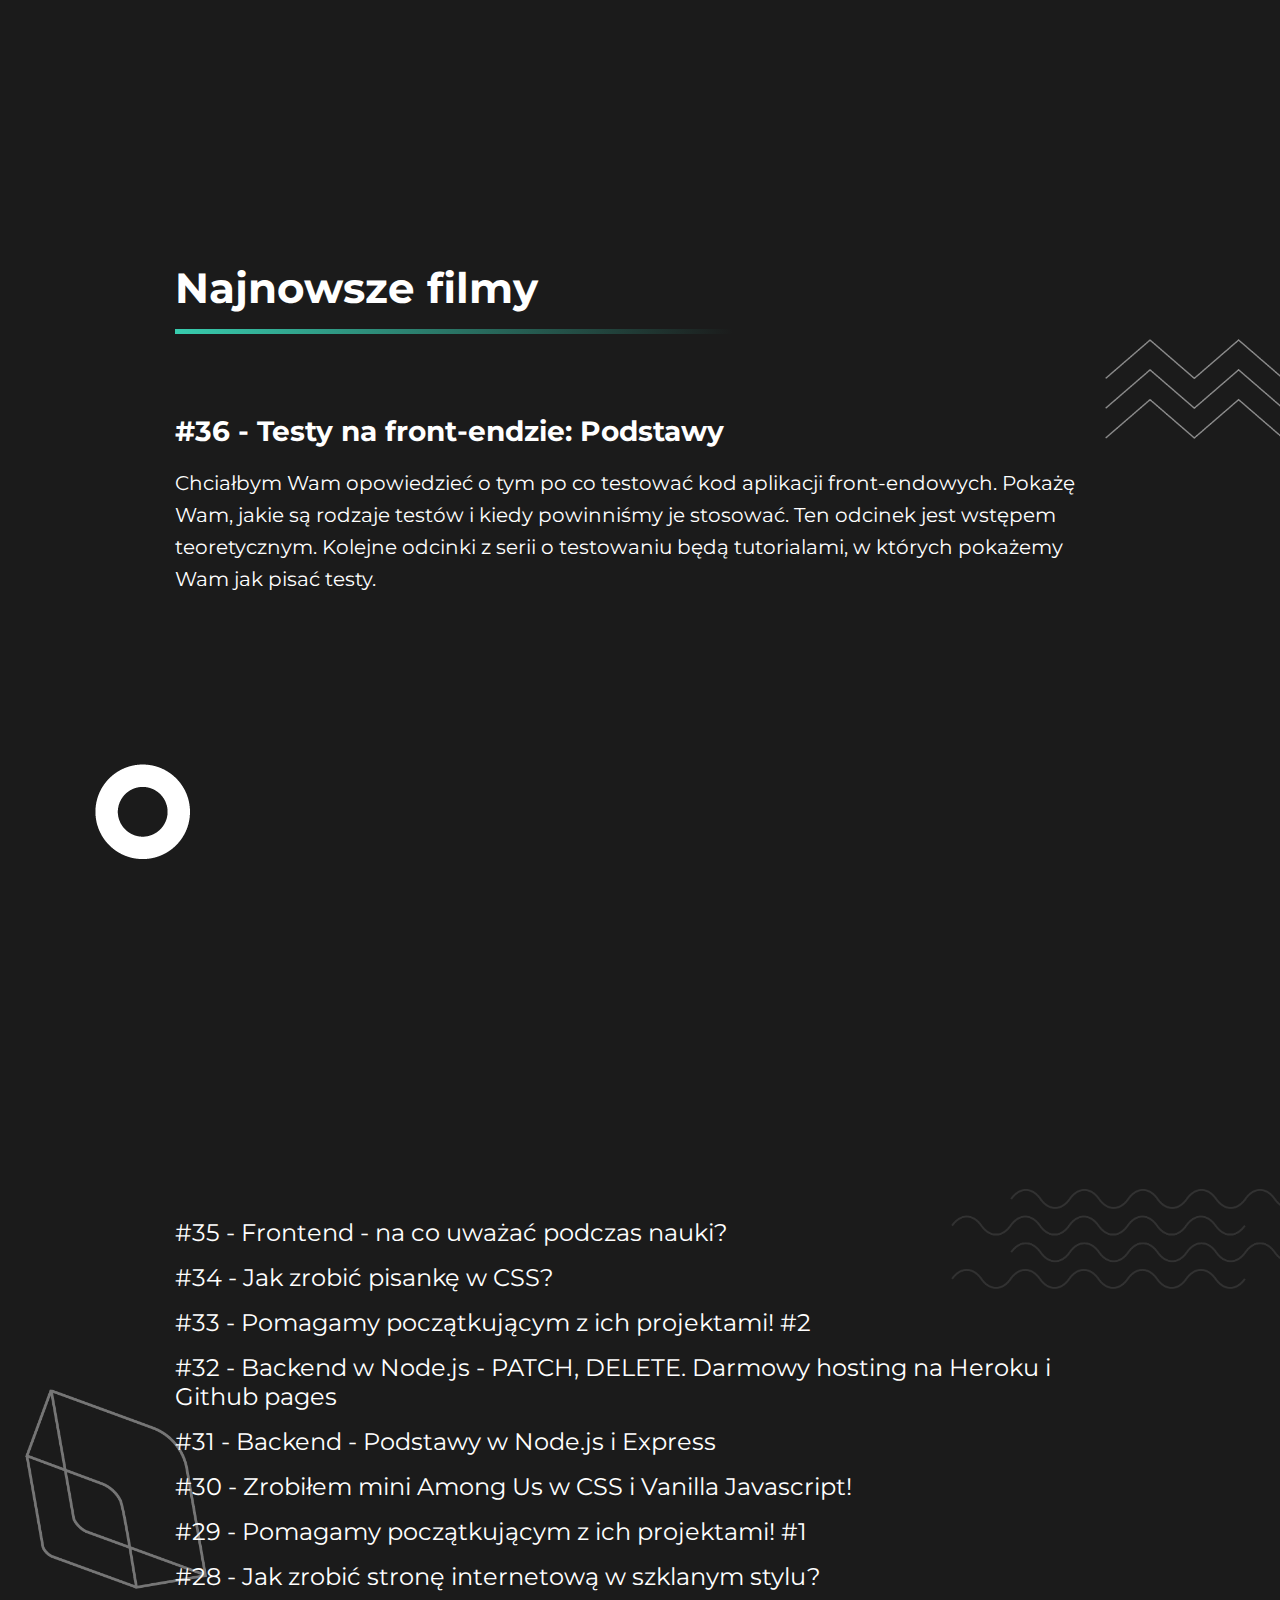
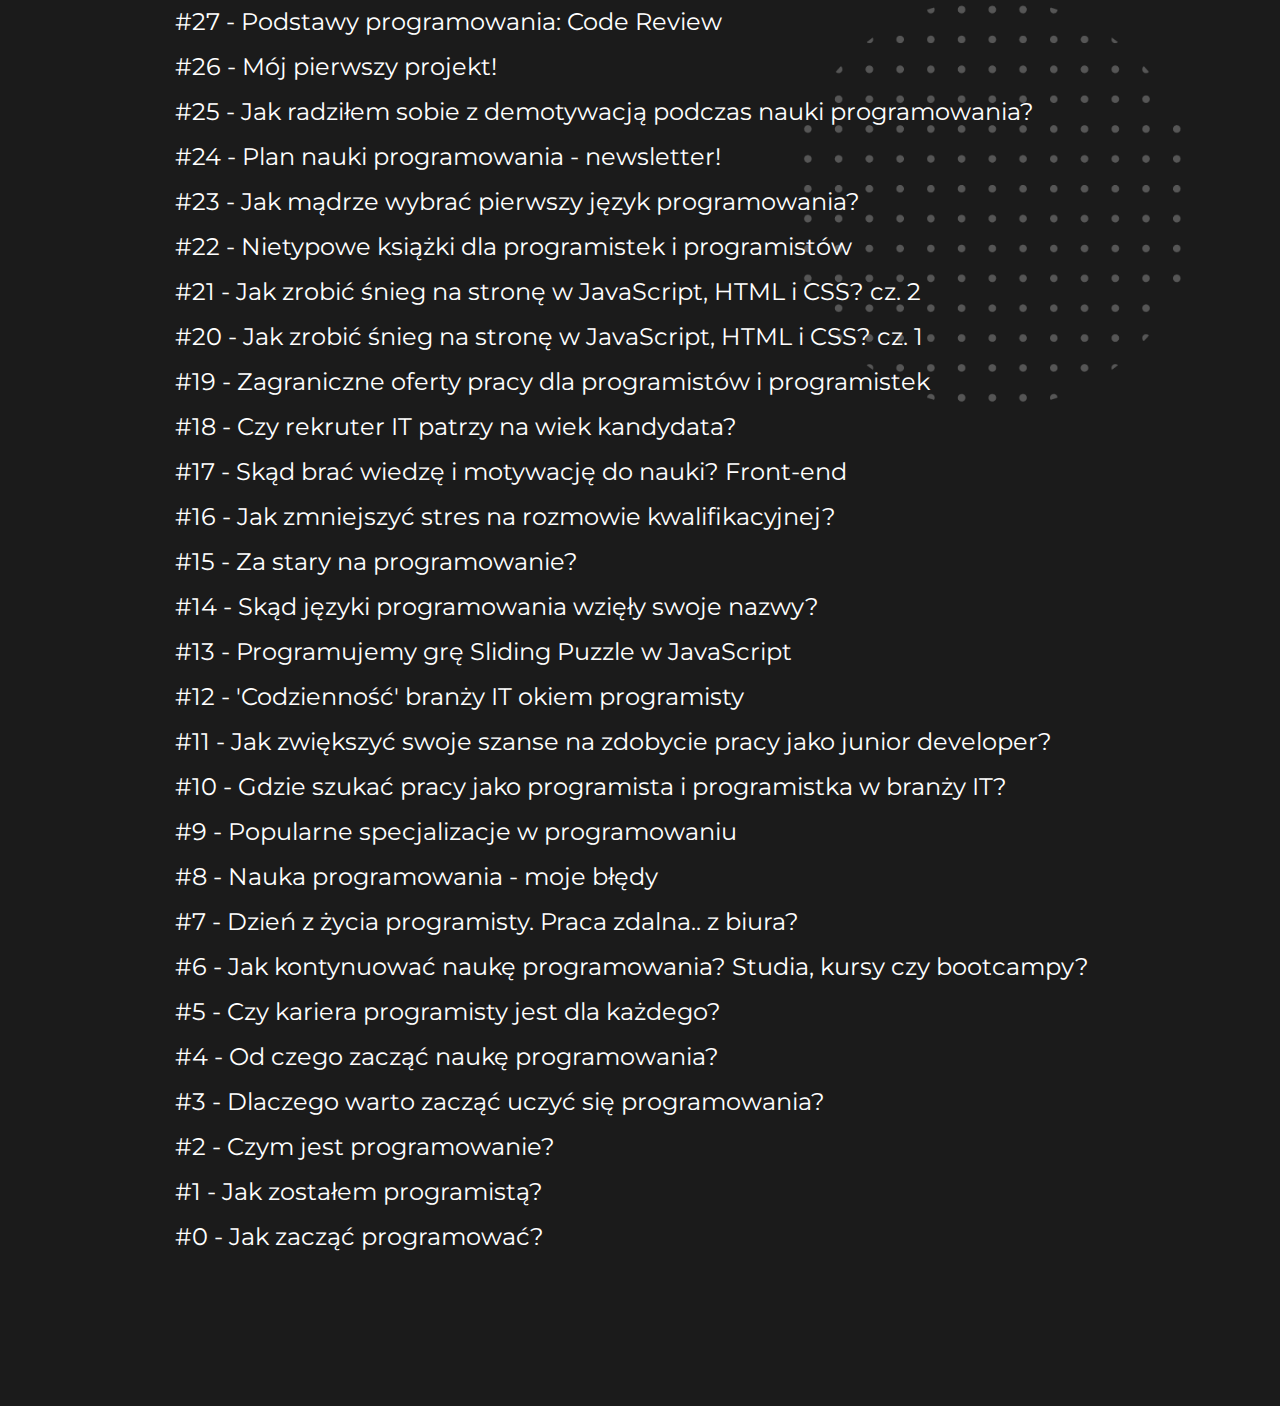
==== commit 43a5af39: "Add contact form" ====
--- a/index.html
+++ b/index.html
@@ -289,8 +289,56 @@
           </p>
         </div>
       </section>
+      <section id="contact">
+        <h2>Skontaktuj się z nami!</h2>
+        <div class="row">
+          <div class="row__bg">
+            <img class="row__bg__dots-1" src="assets/kropki-male.png" alt="" />
+            <img
+              class="move-v row__bg__ring-4"
+              src="assets/pierscien.png"
+              alt=""
+            />
+            <img
+              class="move-h row__bg__ring-5"
+              src="assets/pierscien.png"
+              alt=""
+            />
+          </div>
+          <form action="https://formsubmit.io/send/filip.mamcarczyk@gmail.com" method="POST">
+            <label for="mail">Twój e-mail*</label>
+            <input id="mail" name="mail" type="mail" placeholder="Wpisz swój adres">
+
+            <label for="msg">Twoja wiadomość*</label>
+            <textarea name="msg" id="msg" rows="5" placeholder="Wpisz wiadomość"></textarea>
+
+            <input value="Submit" type="submit"></button>
+          </form>
+        </div>
+      </section>
+      
       <section>
         <h2>Gdzie szukać pracy w IT?</h2>
+        <div class="row">
+          <div class="row__bg">
+            <img
+              class="rotate-fast row__bg__circle-1"
+              src="assets/okrag.png"
+              alt=""
+            />
+            <img class="row__bg__dots-1" src="assets/kropki-male.png" alt="" />
+            <img
+              class="move-v row__bg__ring-4"
+              src="assets/pierscien.png"
+              alt=""
+            />
+            <img
+              class="move-h row__bg__ring-5"
+              src="assets/pierscien.png"
+              alt=""
+            />
+          </div>
+        </div>
         <h3>
           <a
             href="https://jakZaczacProgramowac.pl/gdzie-szukac-pracy-w-it"
@@ -308,6 +356,7 @@
           ></iframe>
         </div>
       </section>
+
       <section>
         <h2>Najnowsze filmy</h2>
         <div class="row">
--- a/styles.css
+++ b/styles.css
@@ -493,6 +493,72 @@
     content: '';
 }
 
+form {
+    width: 100%;
+}
+
+label,
+input,
+textarea {
+    width: 100%;
+    display: block;
+    color: #fff;
+    font-size: 24px;
+}
+
+label {
+    padding-bottom: 15px;
+}
+
+input,
+textarea {
+    padding: 15px 20px;
+    margin-bottom: 30px;
+    background-color: transparent;
+    border: 1px solid rgba(255, 255, 255, 0.5);
+}
+
+input[type="submit"] {
+    display: inline-block;
+    margin-top: 20px;
+    position: relative;
+    width: 250px;
+    padding: 15px 0;
+    color: #fff;
+    font-size: 32px;
+    font-weight: 700;
+    text-align: center;
+    background-color: #38ccae;
+    background: linear-gradient(
+      to right top, #38ccae, rgba(255, 255, 255, 0.6) 
+    );
+    border: none;
+    cursor: pointer;
+    overflow: hidden;
+    text-decoration: none;
+    text-align: center;
+}
+
+input[type="submit"]:focus {
+outline-color: #fff;
+}
+    
+input[type="submit"]::after {
+    content: "";
+    height: 150%;
+    width: 50px;
+    position: absolute;
+    left: -80px;
+    top: -25%;
+    transition: transform 0.4s;
+    background-color: rgba(255, 255, 255, 0.2);
+    transform: translateX(0) rotate(20deg);
+}
+
+input[type="submit"]:hover:after {
+    transform: translateX(500px) rotate(20deg);
+}
+
 .main-video-container iframe {
     position: absolute;
     top: 0;
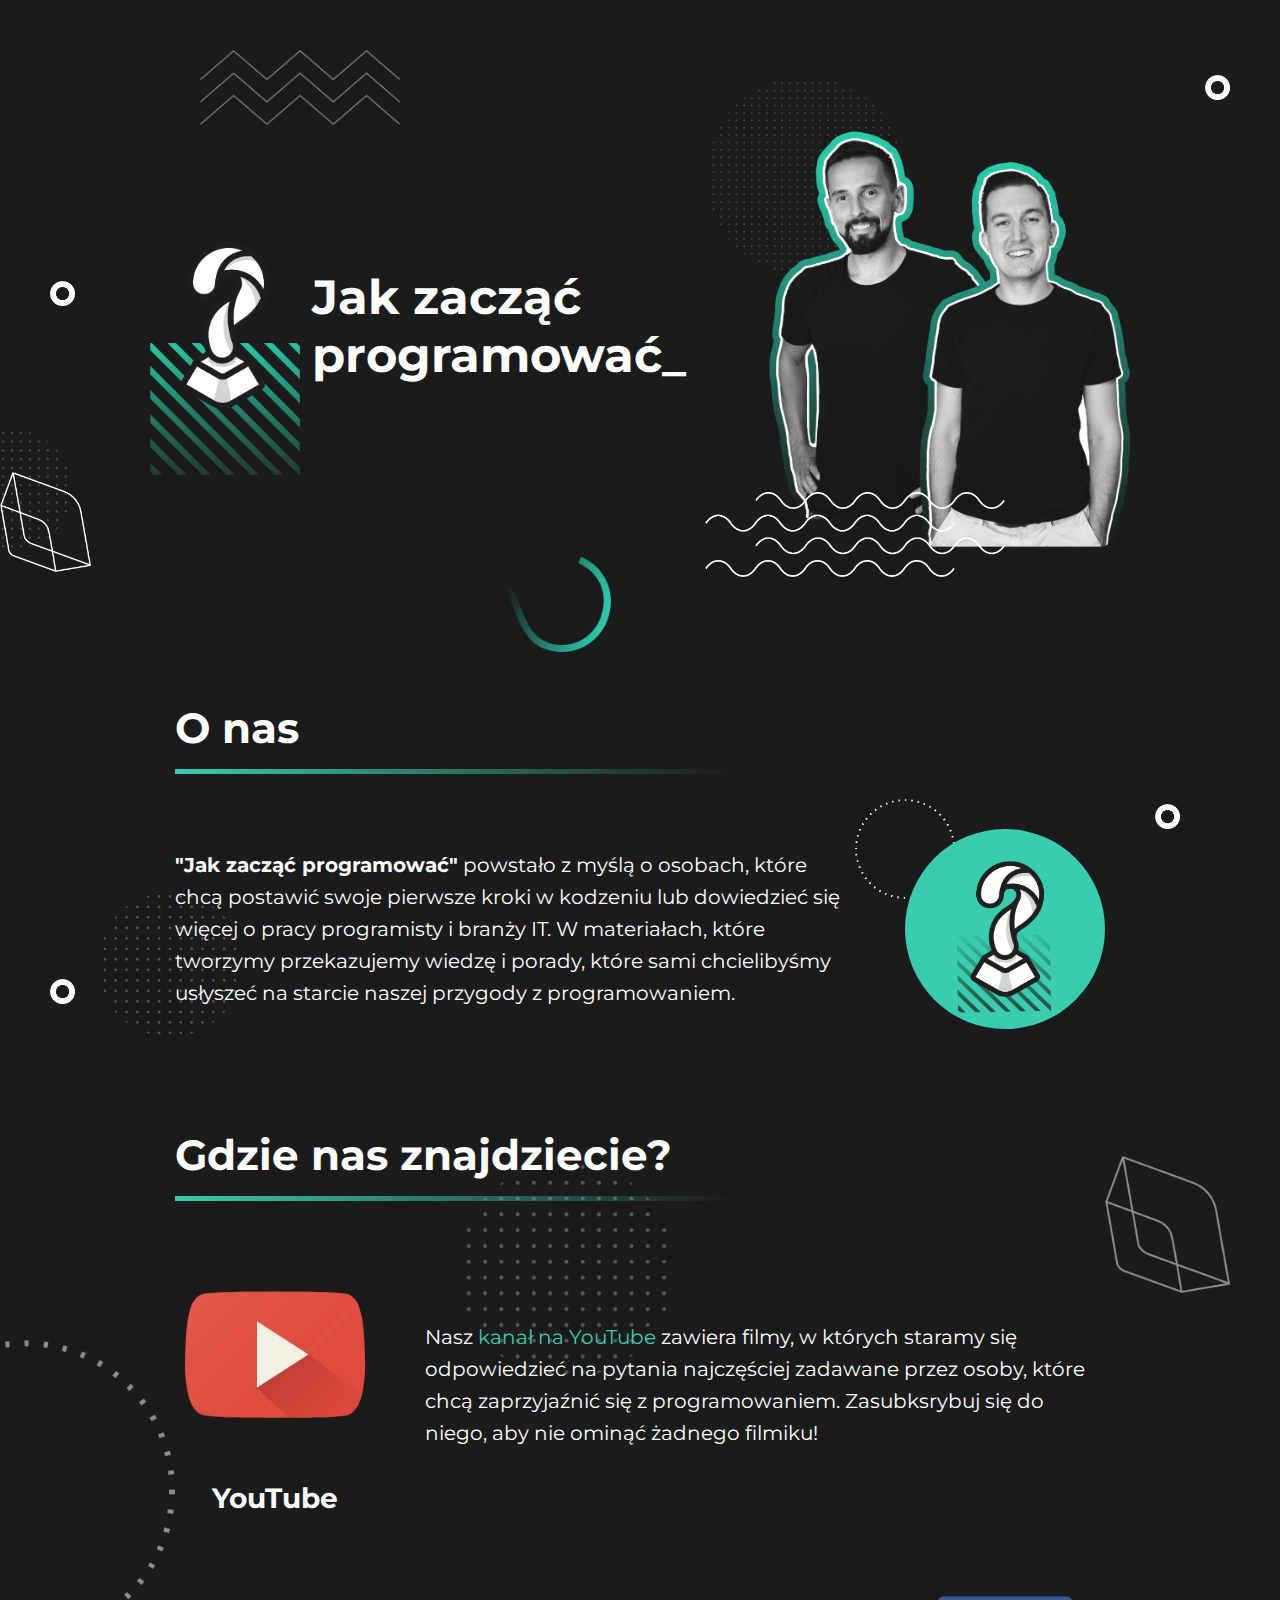
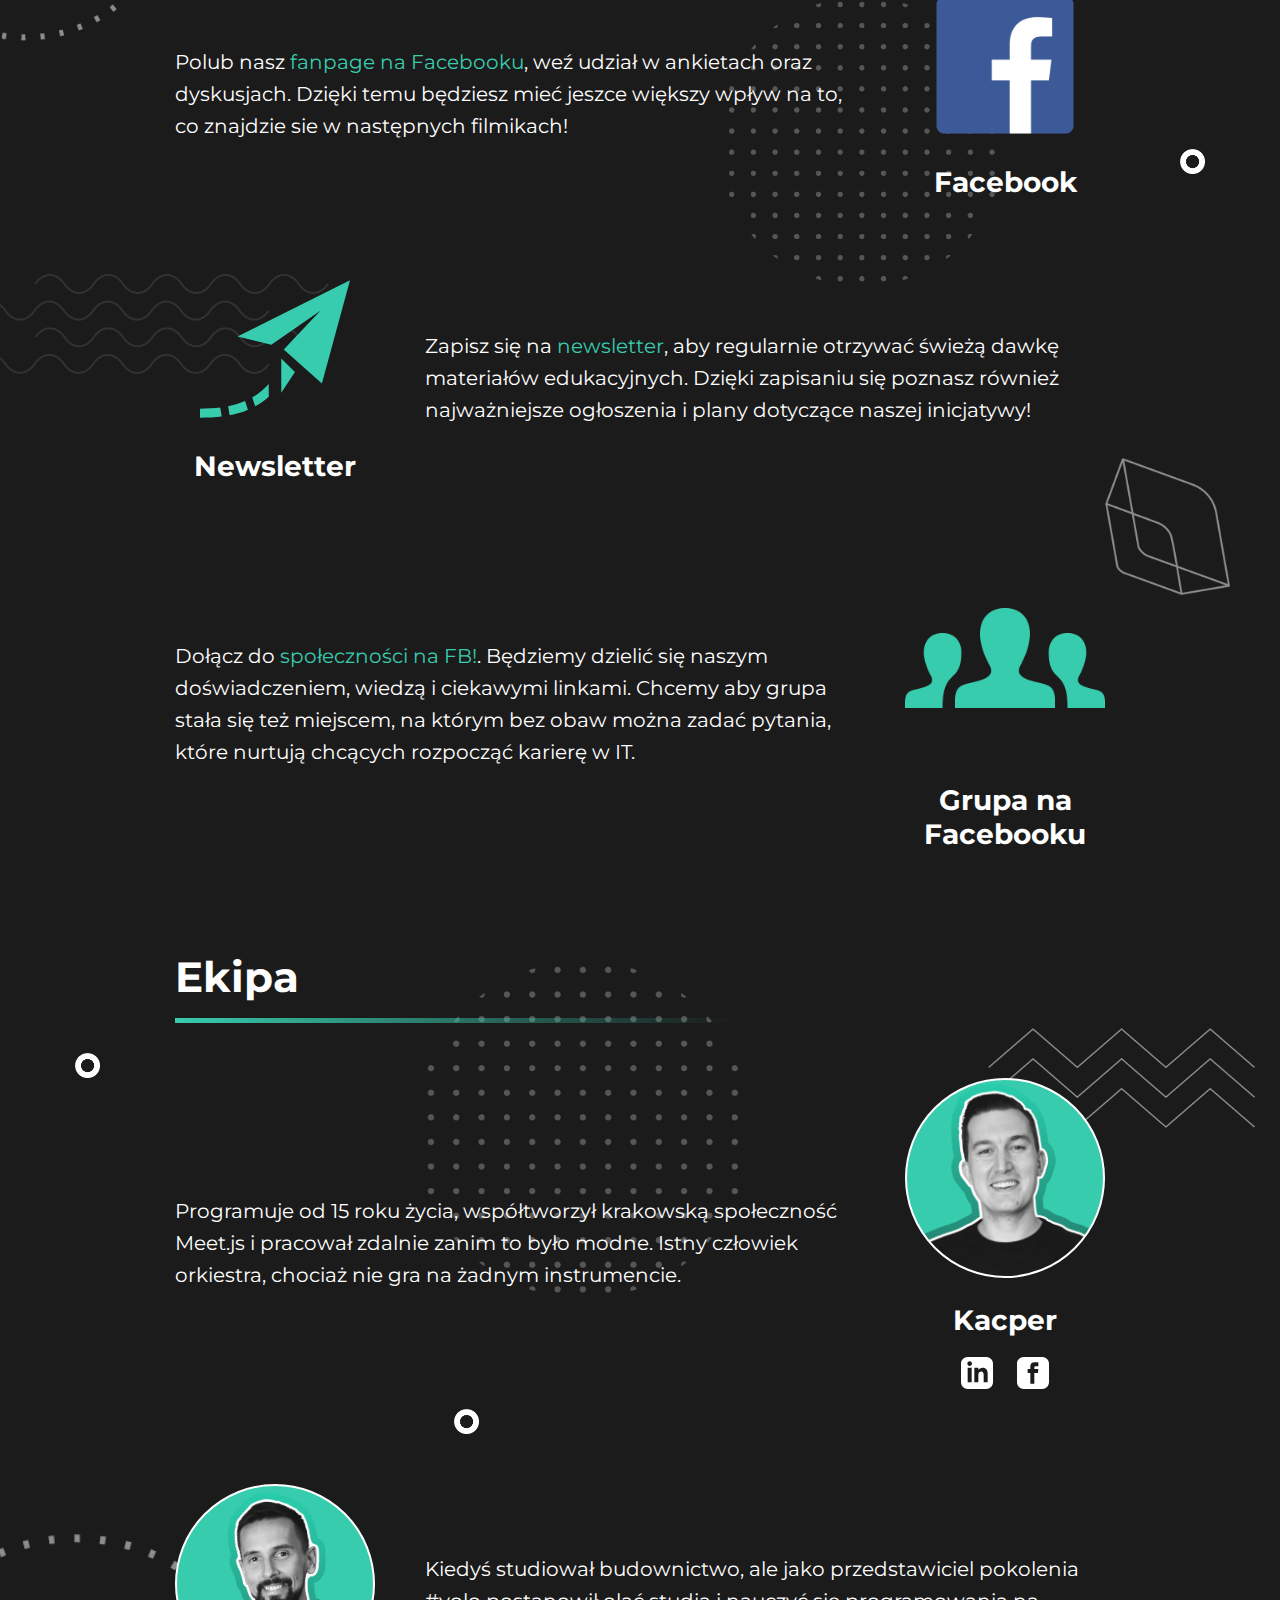
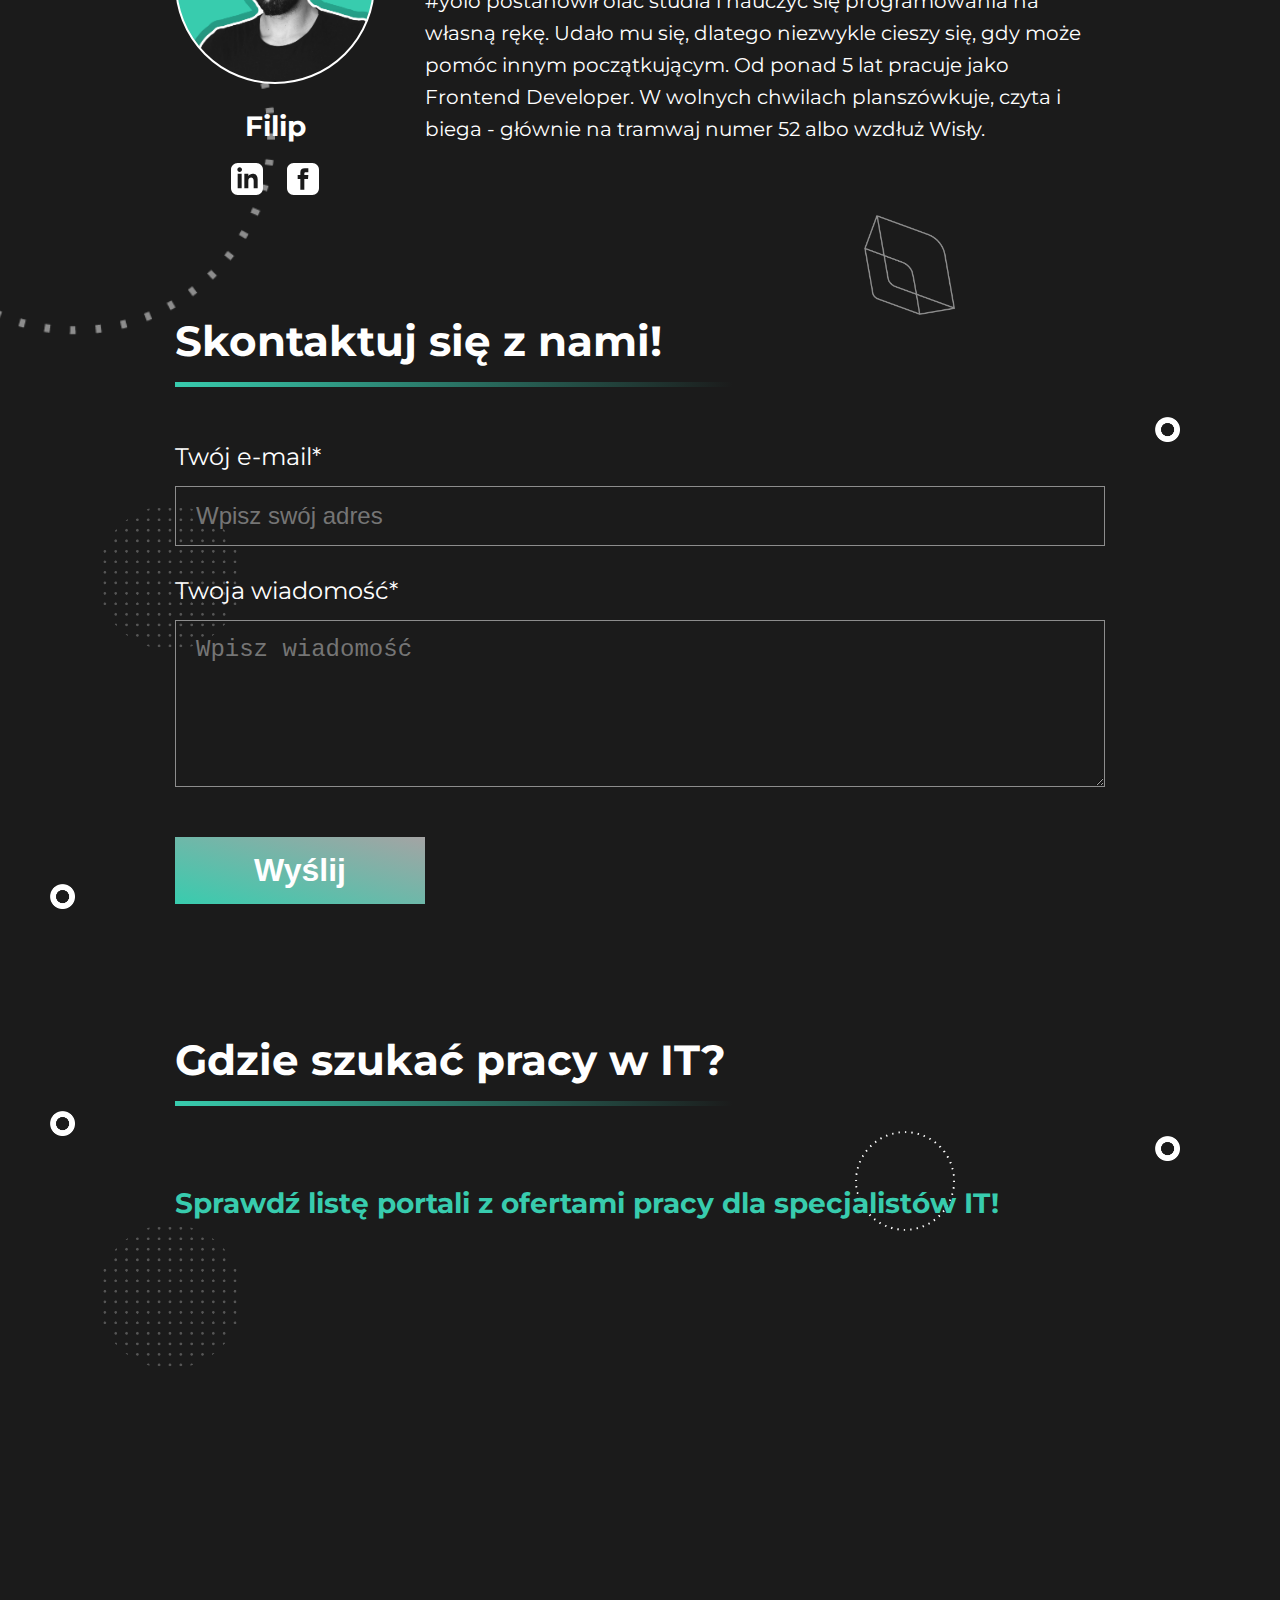
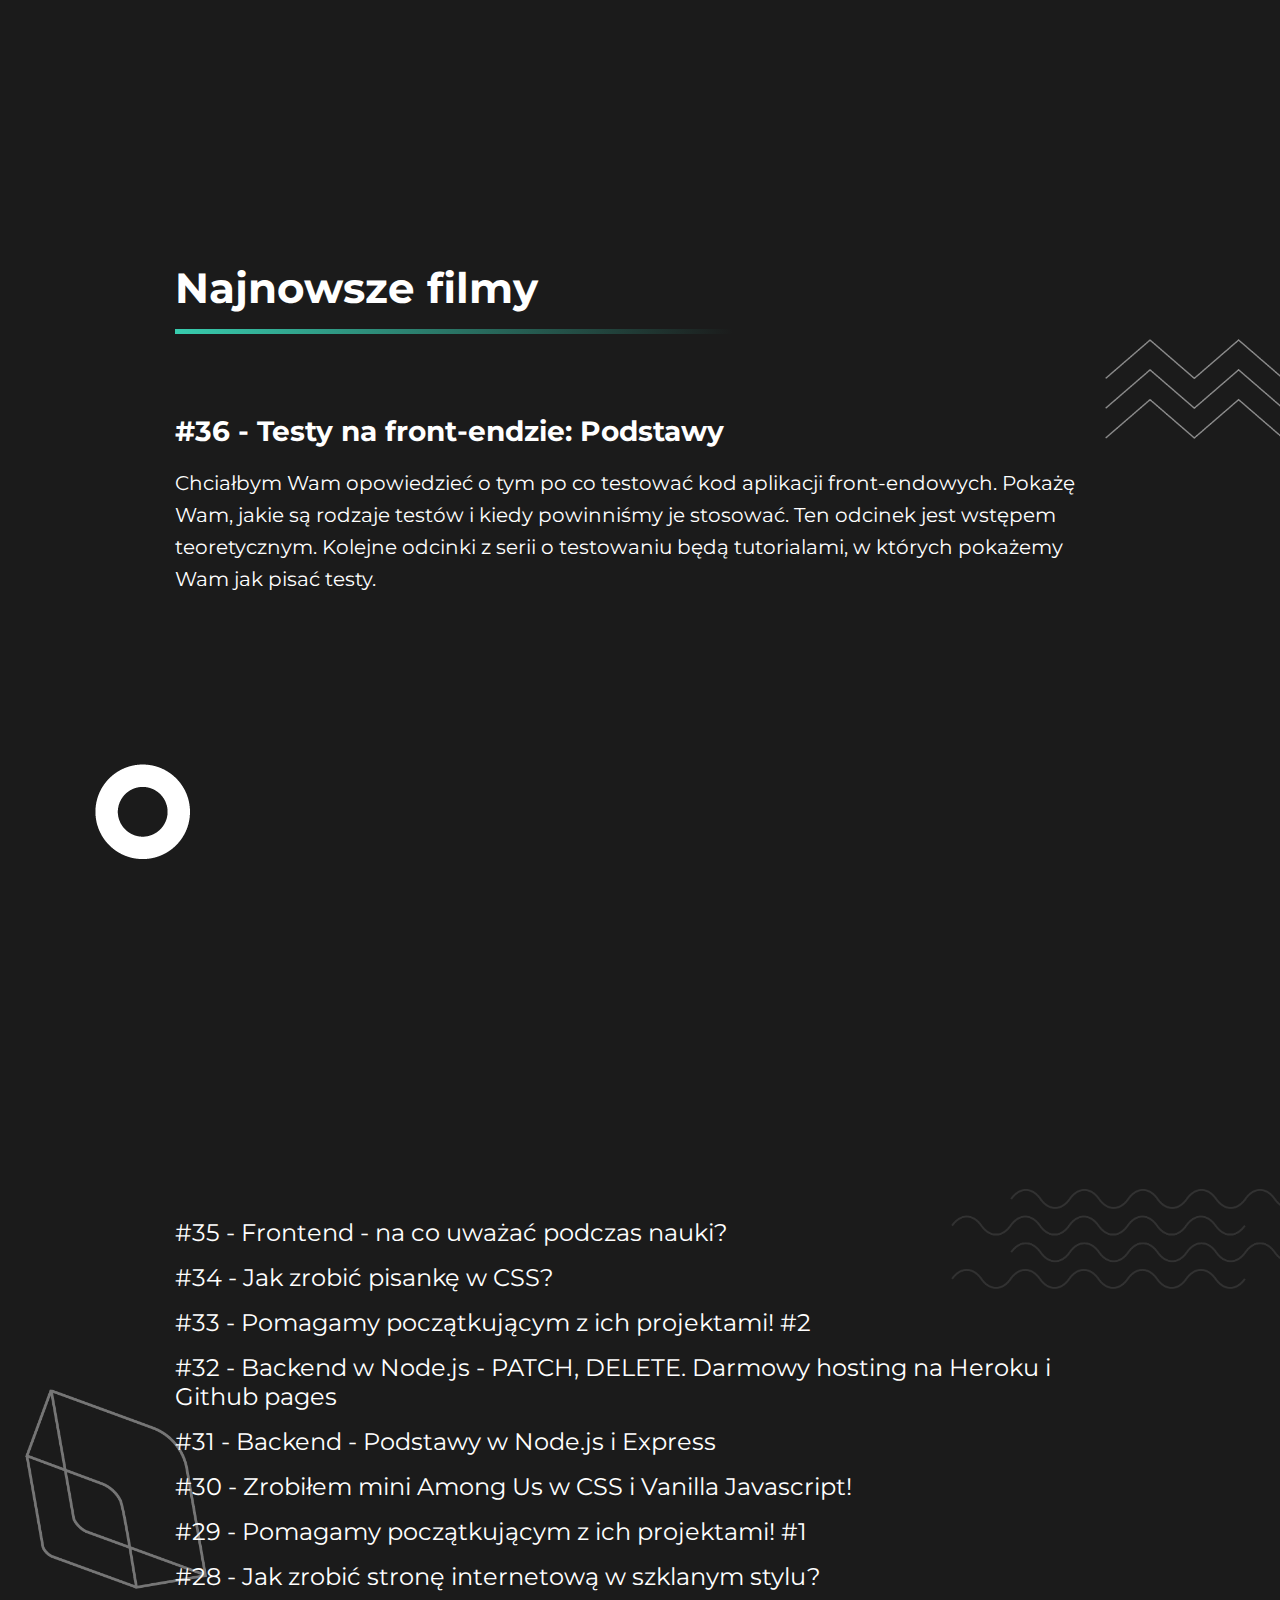
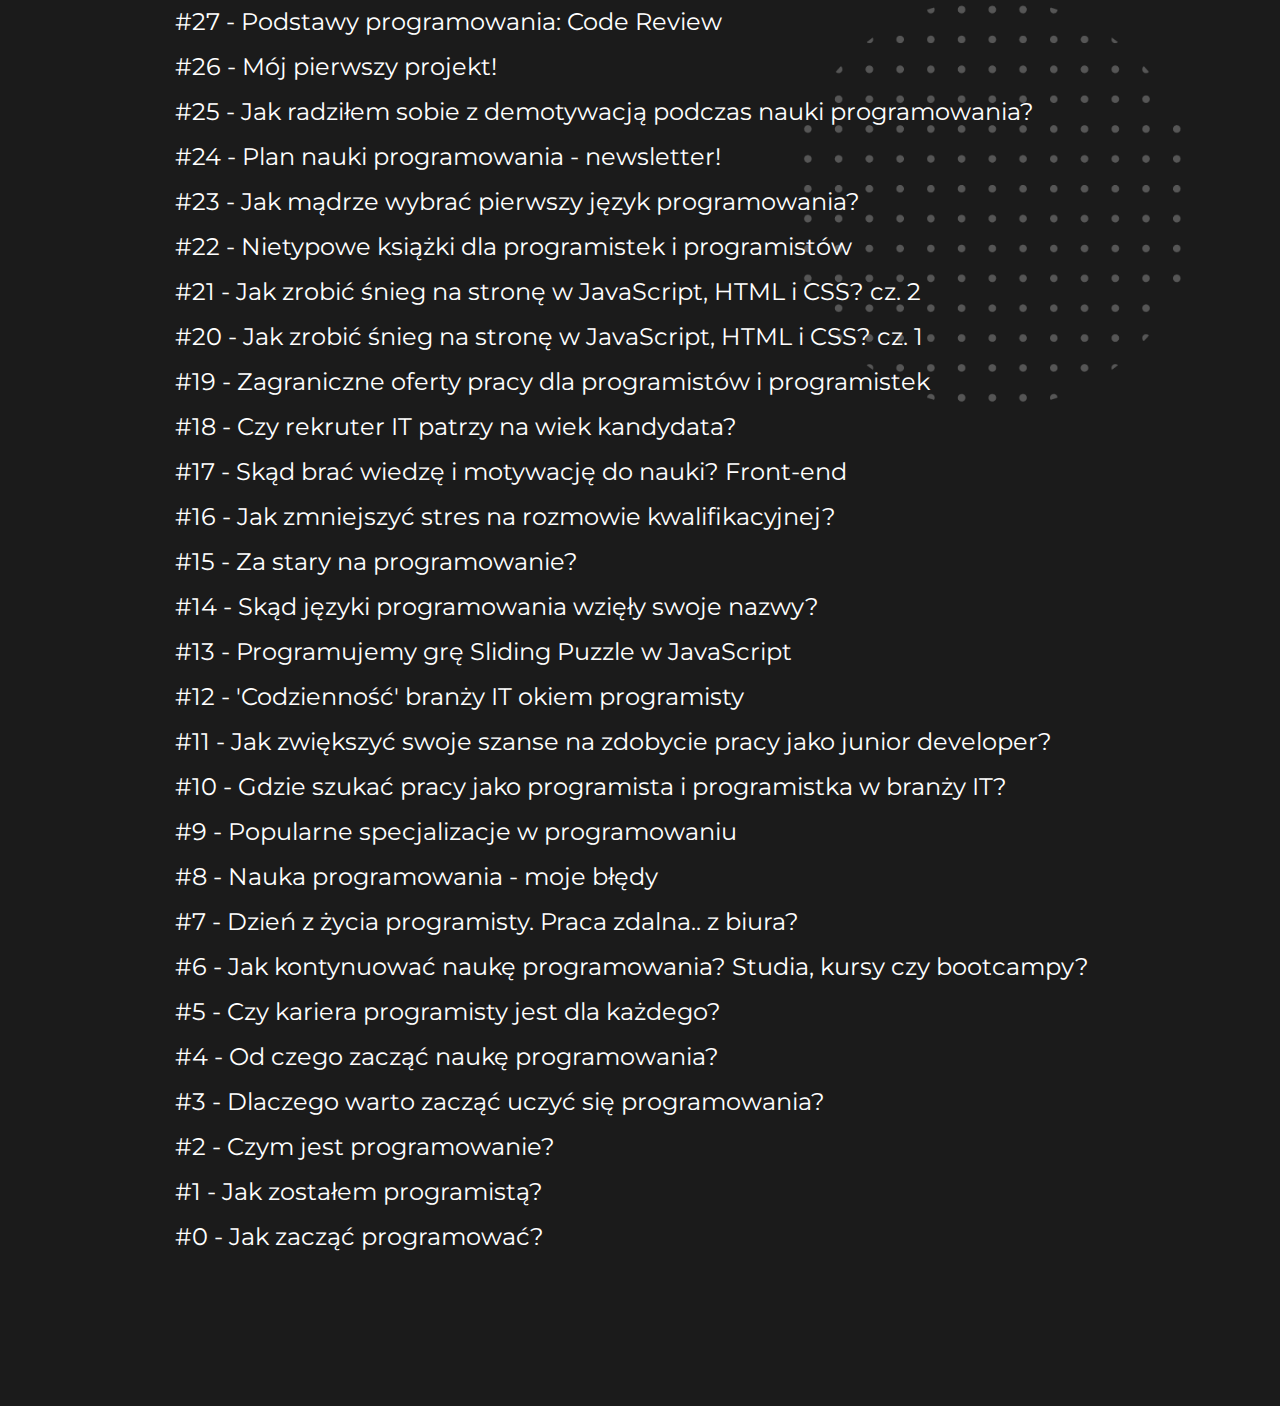
==== commit 0479b5e4: "Add redirect to a contact form" ====
--- a/index.html
+++ b/index.html
@@ -312,11 +312,13 @@
             <label for="msg">Twoja wiadomość*</label>
             <textarea name="msg" id="msg" rows="5" placeholder="Wpisz wiadomość"></textarea>
 
-            <input value="Submit" type="submit"></button>
+            <input name="_redirect" type="hidden" id="name" value="https://jakzaczacprogramowac.pl/dziekujemy">
+
+            <input value="Wyślij" type="submit"></button>
           </form>
         </div>
       </section>
-      
+
       <section>
         <h2>Gdzie szukać pracy w IT?</h2>
         <div class="row">
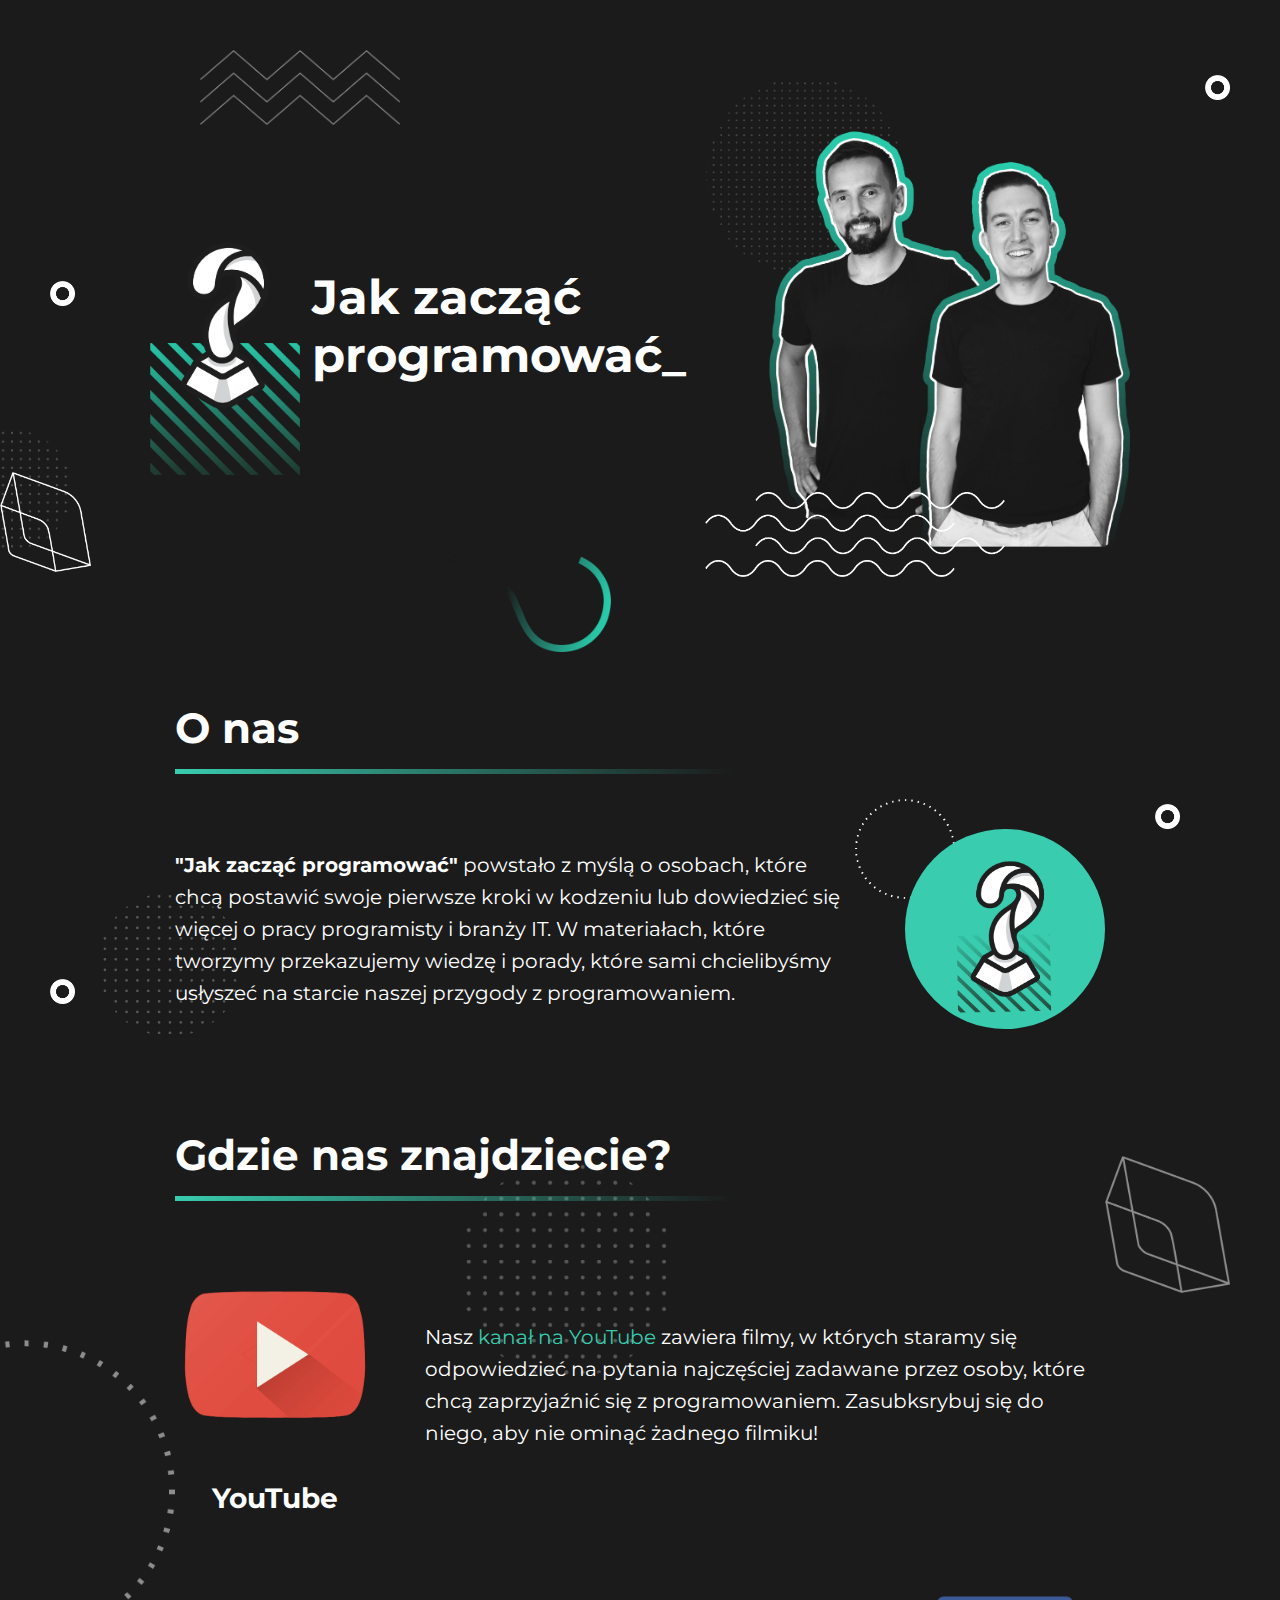
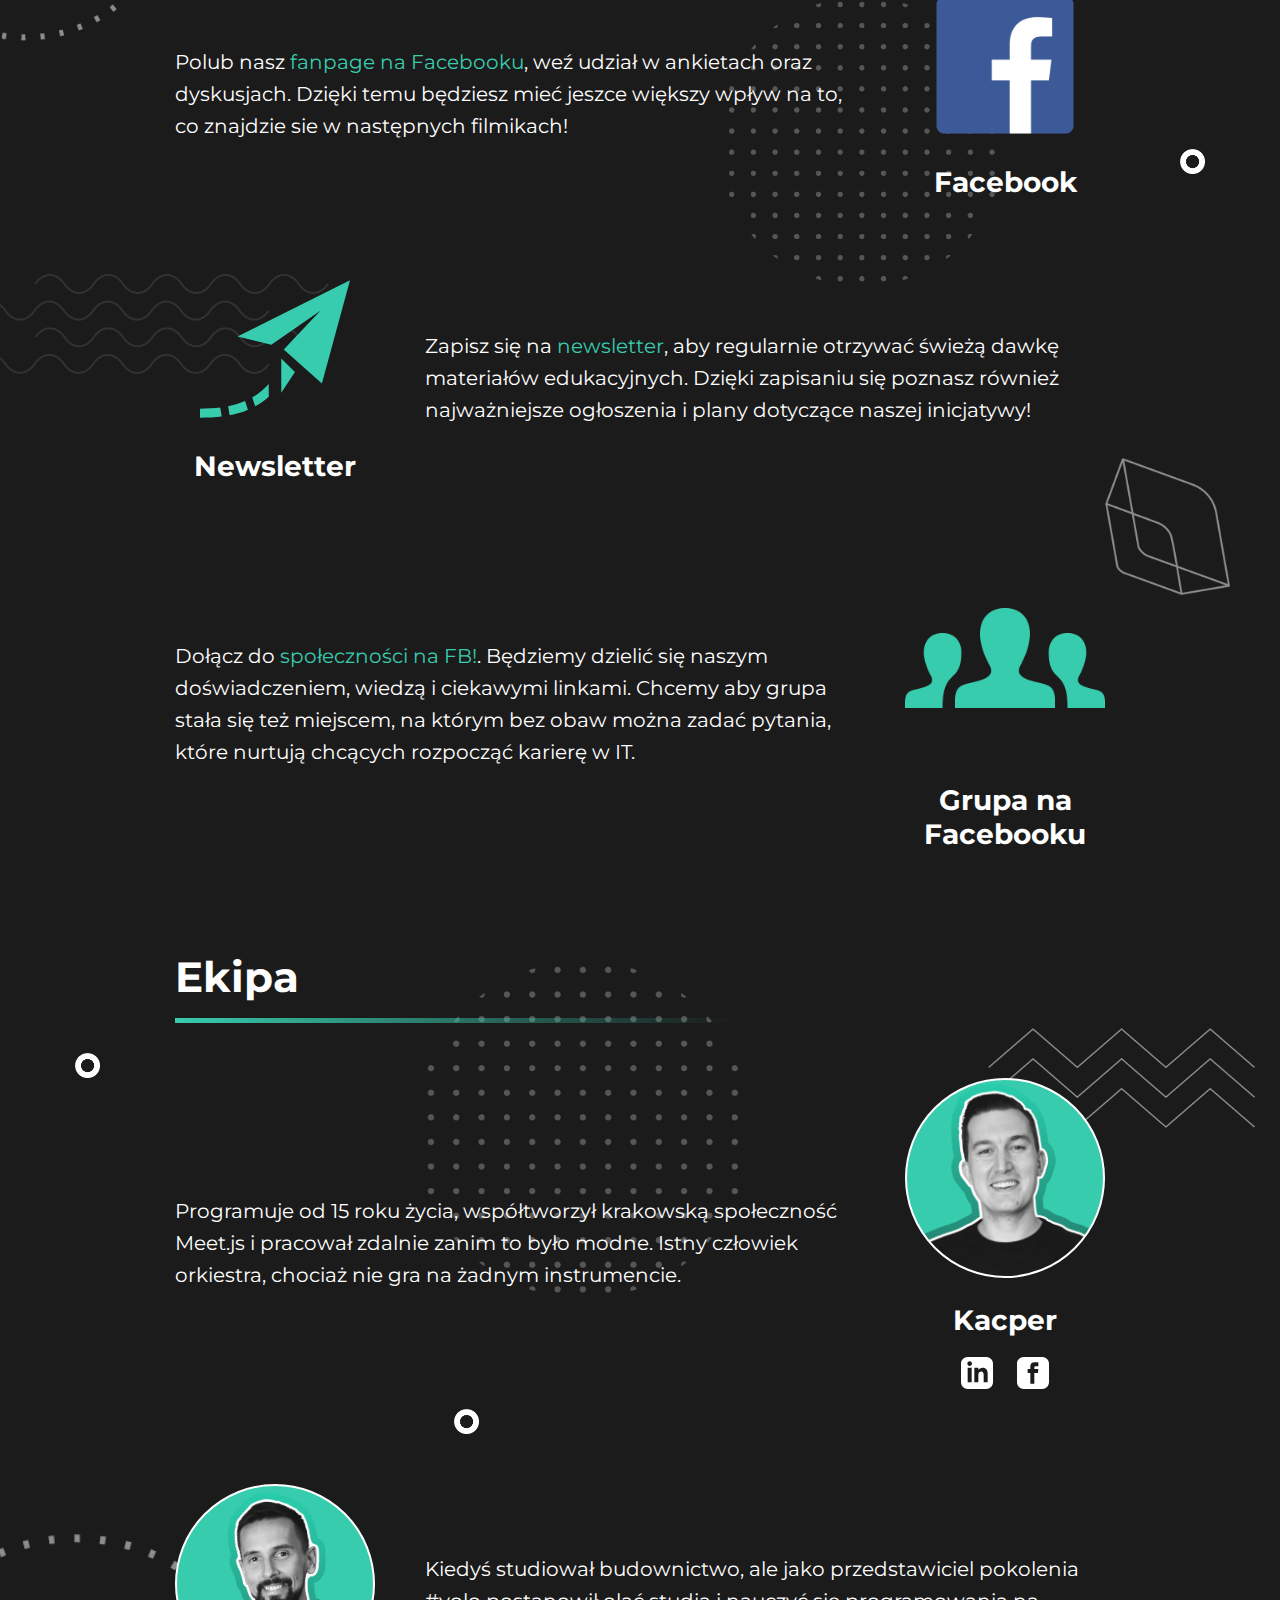
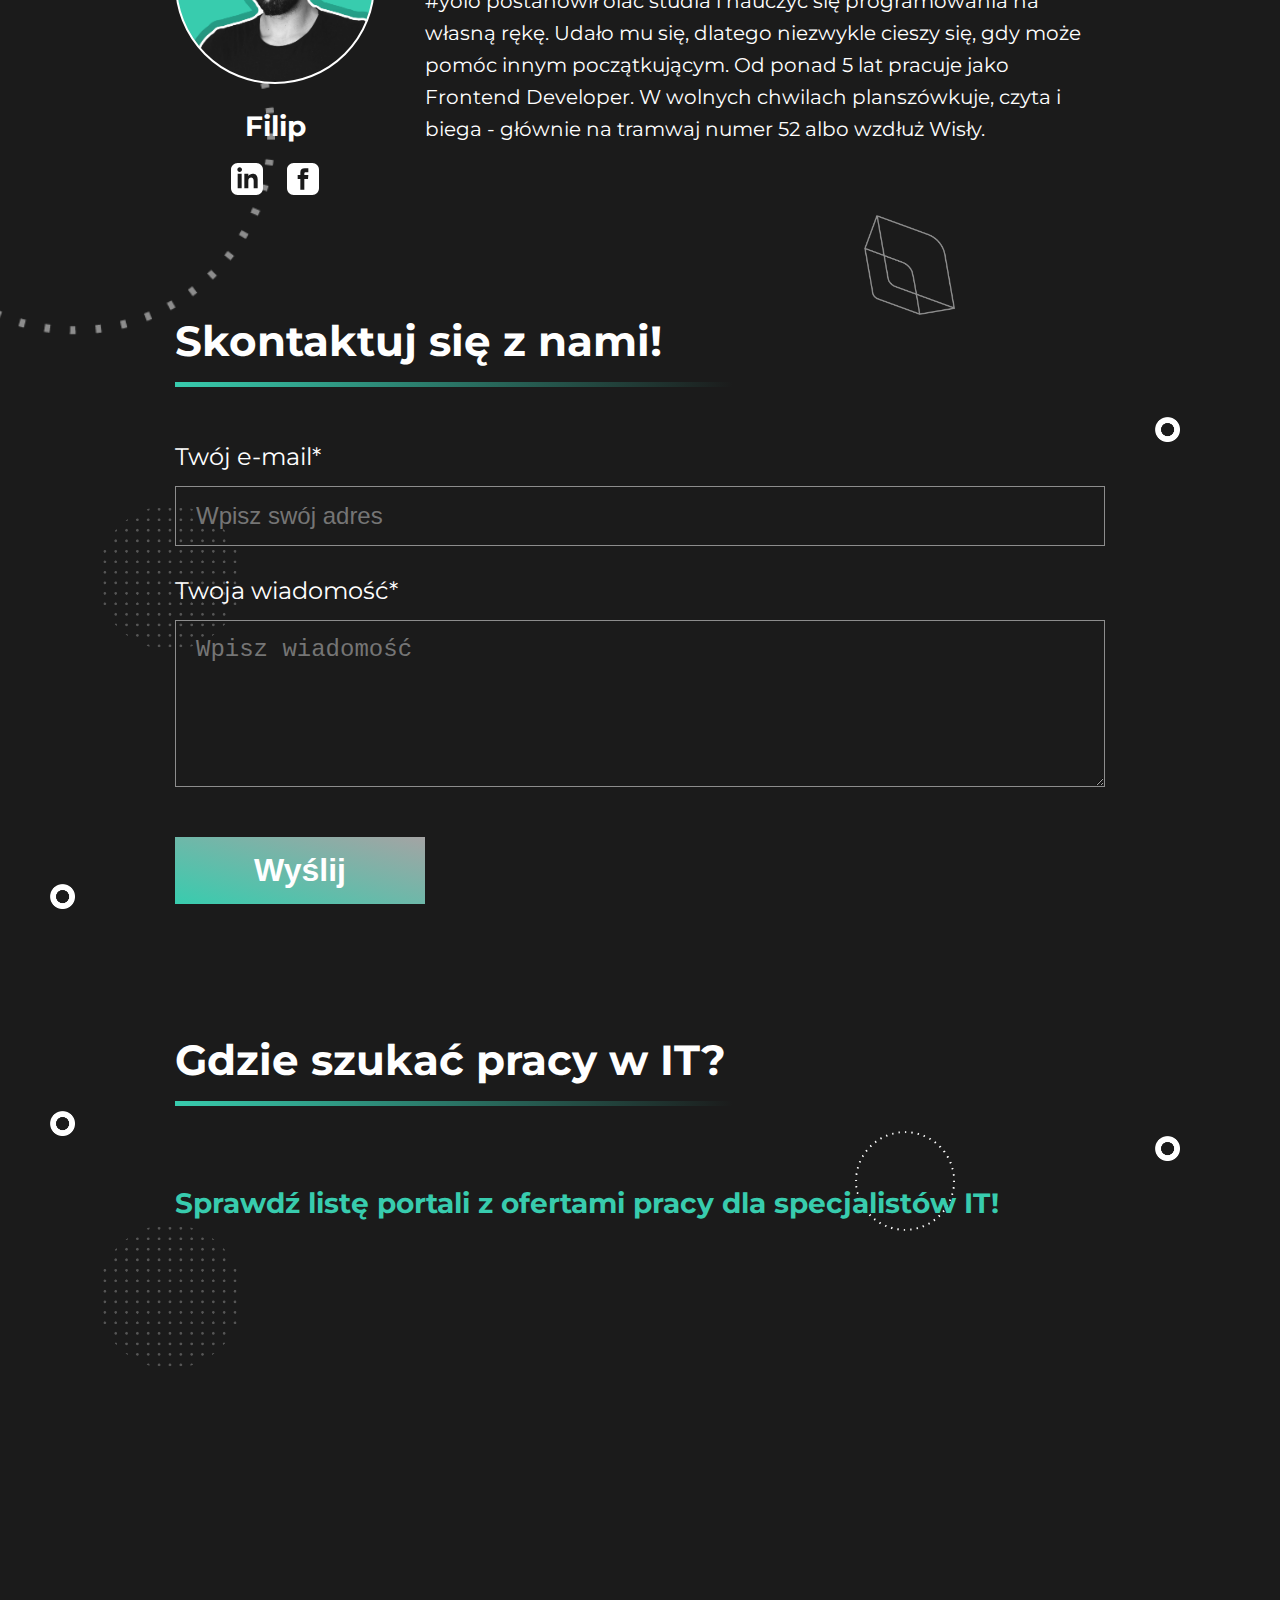
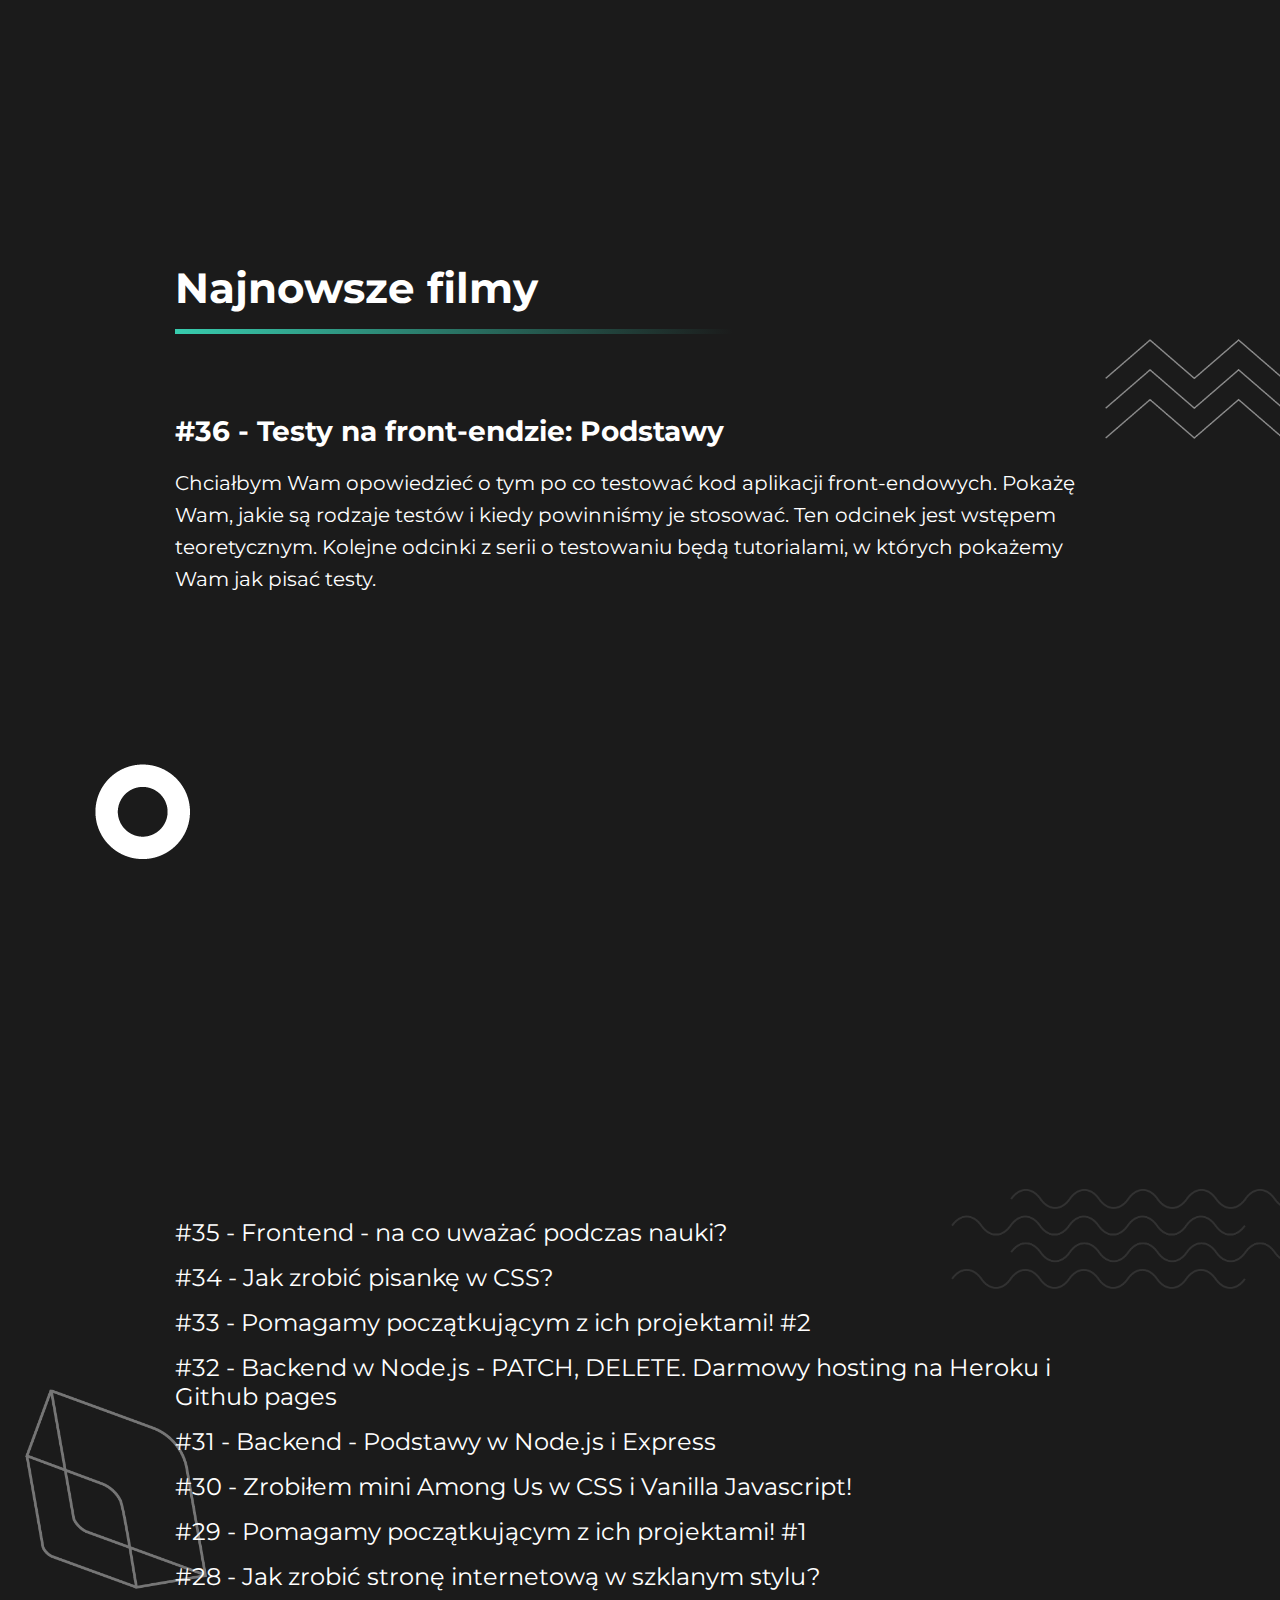
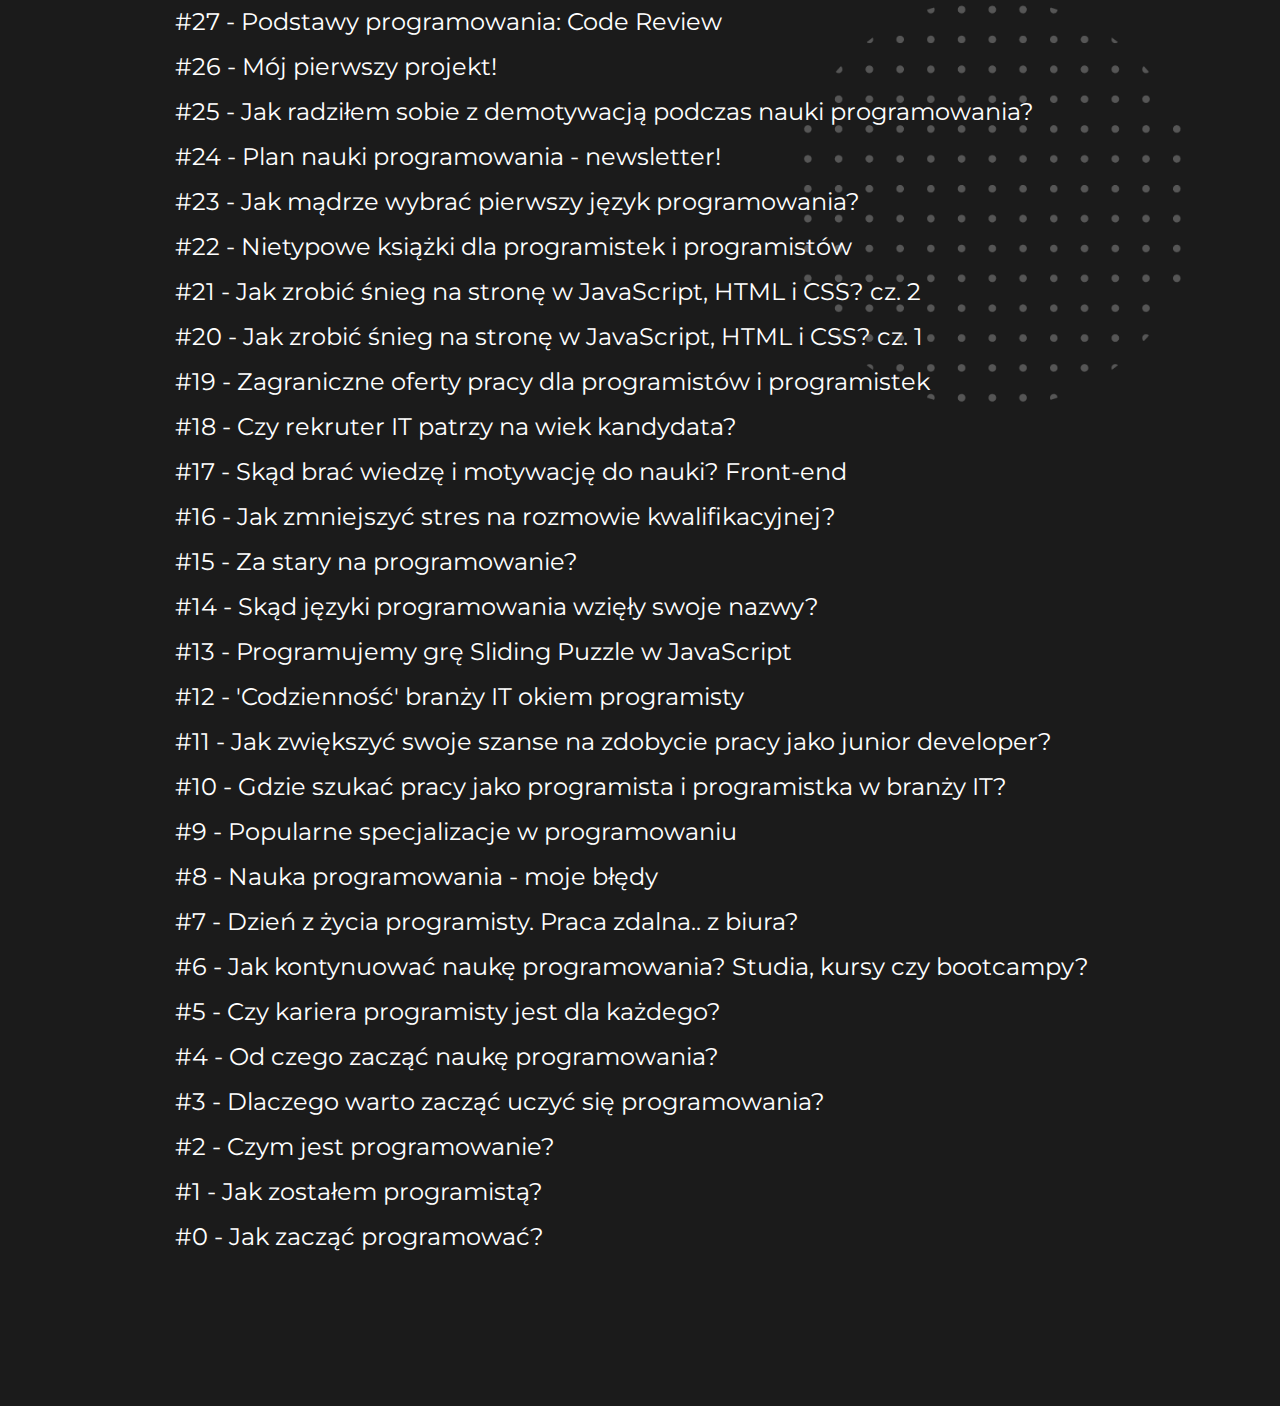
==== commit c4b4ebcd: "Kurs" ====
--- a/index.html
+++ b/index.html
@@ -305,17 +305,66 @@
               alt=""
             />
           </div>
-          <form action="https://formsubmit.io/send/filip.mamcarczyk@gmail.com" method="POST">
+
+
+
+
+
+
+
+
+
+          <form 
+          action="https://formsubmit.io/send/kontakt@jakzaczacprogramowac.pl" method="POST">
             <label for="mail">Twój e-mail*</label>
-            <input id="mail" name="mail" type="mail" placeholder="Wpisz swój adres">
+            <input 
+              id="mail" 
+              name="mail" 
+              type="mail" 
+              placeholder="Wpisz swój adres">
 
             <label for="msg">Twoja wiadomość*</label>
-            <textarea name="msg" id="msg" rows="5" placeholder="Wpisz wiadomość"></textarea>
-
-            <input name="_redirect" type="hidden" id="name" value="https://jakzaczacprogramowac.pl/dziekujemy">
+            <textarea 
+              id="msg" 
+              name="msg" 
+              rows="5" 
+              placeholder="Wpisz wiadomość"></textarea>
+
+            <input 
+              name="_redirect" 
+              type="hidden" 
+              id="name" 
+              value="https://jakzaczacprogramowac.pl/dziekujemy/">
+
+            <input name="_formsubmit_id" type="text" style="display:none">
 
             <input value="Wyślij" type="submit"></button>
           </form>
+
+
+
+
+
+
+
+
+
+
+
+
+
+
+
+
+
+
+
+
+
+
+
+
+
         </div>
       </section>
 
--- a/styles.css
+++ b/styles.css
@@ -543,7 +543,7 @@
 outline-color: #fff;
 }
     
-input[type="submit"]::after {
+input[type="submit"]:after {
     content: "";
     height: 150%;
     width: 50px;
